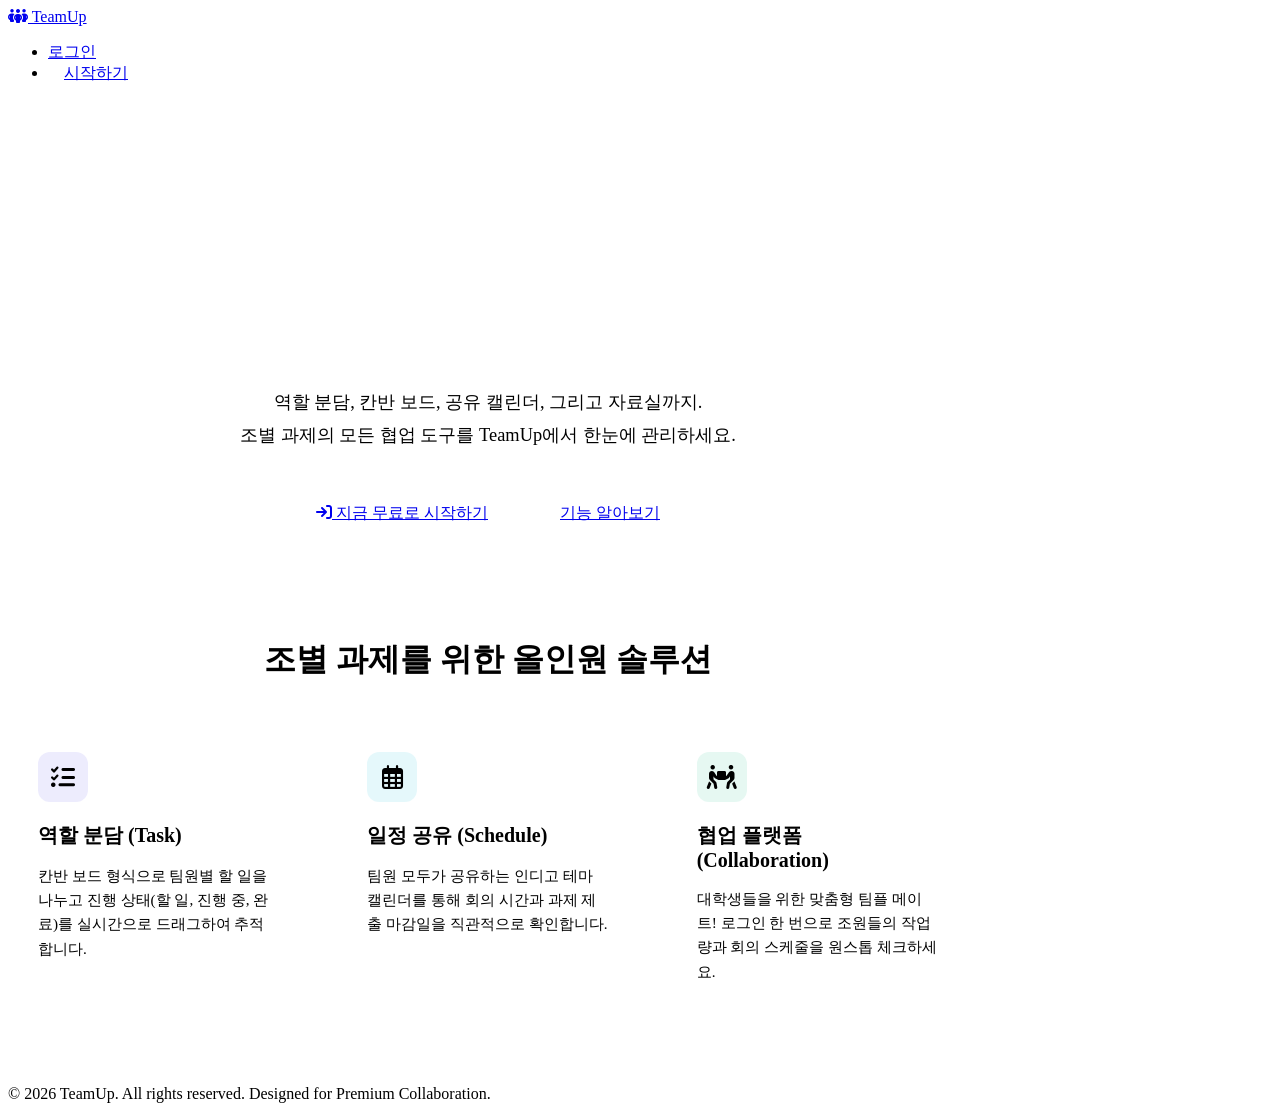
==== index.html @ 1b183fc8 "Add files via upload" ====
<!DOCTYPE html>
<html lang="ko">
<head>
    <meta charset="UTF-8">
    <meta name="viewport" content="width=device-width, initial-scale=1.0">
    <title>TeamUp - 대학교 팀 프로젝트 관리 시스템</title>
    <!-- Google Fonts 및 아이콘 폰트 로드 -->
    <link rel="stylesheet" href="https://cdnjs.cloudflare.com/ajax/libs/font-awesome/6.4.0/css/all.min.css">
    <!-- 메인 CSS 파일 연결 -->
    <link rel="stylesheet" href="css/style.css">
</head>
<body>

    <!-- 동적으로 삽입될 공통 내비게이션 바 -->
    <div id="navbar-placeholder"></div>

    <!-- 메인 콘텐츠 영역 -->
    <main style="flex: 1; padding: 40px 0;">
        <div class="container" style="max-width: 960px; text-align: center; margin-top: 20px;">
            <!-- 영웅 구역 (Hero Section) -->
            <div class="hero-section" style="margin-bottom: 60px; padding: 40px 20px;">
                <h1 style="font-size: 3.2rem; line-height: 1.25; margin-bottom: 24px; background: linear-gradient(135deg, var(--text-primary) 30%, var(--primary) 100%); -webkit-background-clip: text; -webkit-text-fill-color: transparent; font-weight: 850;">
                    대학 생활의 팀플을<br>더 완벽하고 심플하게
                </h1>
                <p style="font-size: 1.15rem; color: var(--text-secondary); max-width: 620px; margin: 0 auto 36px; line-height: 1.8;">
                    역할 분담, 칸반 보드, 공유 캘린더, 그리고 자료실까지.<br>
                    조별 과제의 모든 협업 도구를 TeamUp에서 한눈에 관리하세요.
                </p>
                <div style="display: flex; gap: 16px; justify-content: center; flex-wrap: wrap;">
                    <a href="register.html" class="btn btn-primary" style="padding: 14px 28px; font-size: 1rem;">
                        <i class="fa-solid fa-arrow-right-to-bracket"></i> 지금 무료로 시작하기
                    </a>
                    <a href="#features" class="btn btn-secondary" style="padding: 14px 28px; font-size: 1rem;">
                        기능 알아보기
                    </a>
                </div>
            </div>

            <!-- 주요 기능 그리드 (Features Section) -->
            <div id="features" style="scroll-margin-top: 100px; margin-top: 40px;">
                <h2 style="font-size: 2rem; margin-bottom: 40px; text-align: center; color: var(--text-primary);">조별 과제를 위한 올인원 솔루션</h2>
                <div style="display: grid; grid-template-columns: repeat(auto-fit, minmax(280px, 1fr)); gap: 28px; text-align: left;">
                    
                    <!-- 카드 1: 역할 분담 -->
                    <div class="glass-panel" style="padding: 30px; background: white;">
                        <div style="width: 50px; height: 50px; border-radius: 12px; background: rgba(79, 70, 229, 0.1); display: flex; align-items: center; justify-content: center; font-size: 1.5rem; color: var(--primary); margin-bottom: 20px;">
                            <i class="fa-solid fa-list-check"></i>
                        </div>
                        <h3 style="font-size: 1.25rem; margin-bottom: 12px; color: var(--text-primary);">역할 분담 (Task)</h3>
                        <p style="color: var(--text-secondary); font-size: 0.95rem; line-height: 1.6;">
                            칸반 보드 형식으로 팀원별 할 일을 나누고 진행 상태(할 일, 진행 중, 완료)를 실시간으로 드래그하여 추적합니다.
                        </p>
                    </div>

                    <!-- 카드 2: 일정 관리 -->
                    <div class="glass-panel" style="padding: 30px; background: white;">
                        <div style="width: 50px; height: 50px; border-radius: 12px; background: rgba(6, 182, 212, 0.1); display: flex; align-items: center; justify-content: center; font-size: 1.5rem; color: var(--secondary); margin-bottom: 20px;">
                            <i class="fa-regular fa-calendar-days"></i>
                        </div>
                        <h3 style="font-size: 1.25rem; margin-bottom: 12px; color: var(--text-primary);">일정 공유 (Schedule)</h3>
                        <p style="color: var(--text-secondary); font-size: 0.95rem; line-height: 1.6;">
                            팀원 모두가 공유하는 인디고 테마 캘린더를 통해 회의 시간과 과제 제출 마감일을 직관적으로 확인합니다.
                        </p>
                    </div>

                    <!-- 카드 3: 자료 공유 (모의 서비스 안내용으로 마크업 유지) -->
                    <div class="glass-panel" style="padding: 30px; background: white;">
                        <div style="width: 50px; height: 50px; border-radius: 12px; background: rgba(16, 185, 129, 0.1); display: flex; align-items: center; justify-content: center; font-size: 1.5rem; color: var(--success); margin-bottom: 20px;">
                            <i class="fa-solid fa-people-carry-box"></i>
                        </div>
                        <h3 style="font-size: 1.25rem; margin-bottom: 12px; color: var(--text-primary);">협업 플랫폼 (Collaboration)</h3>
                        <p style="color: var(--text-secondary); font-size: 0.95rem; line-height: 1.6;">
                            대학생들을 위한 맞춤형 팀플 메이트! 로그인 한 번으로 조원들의 작업량과 회의 스케줄을 원스톱 체크하세요.
                        </p>
                    </div>

                </div>
            </div>
        </div>
    </main>

    <!-- 푸터 -->
    <footer>
        <div class="container">
            <p>&copy; 2026 TeamUp. All rights reserved. Designed for Premium Collaboration.</p>
        </div>
    </footer>

    <!-- 로컬 스토리지 데이터베이스 및 공통 스크립트 연결 -->
    <script src="js/storage.js"></script>
    <script src="js/navbar.js"></script>
</body>
</html>
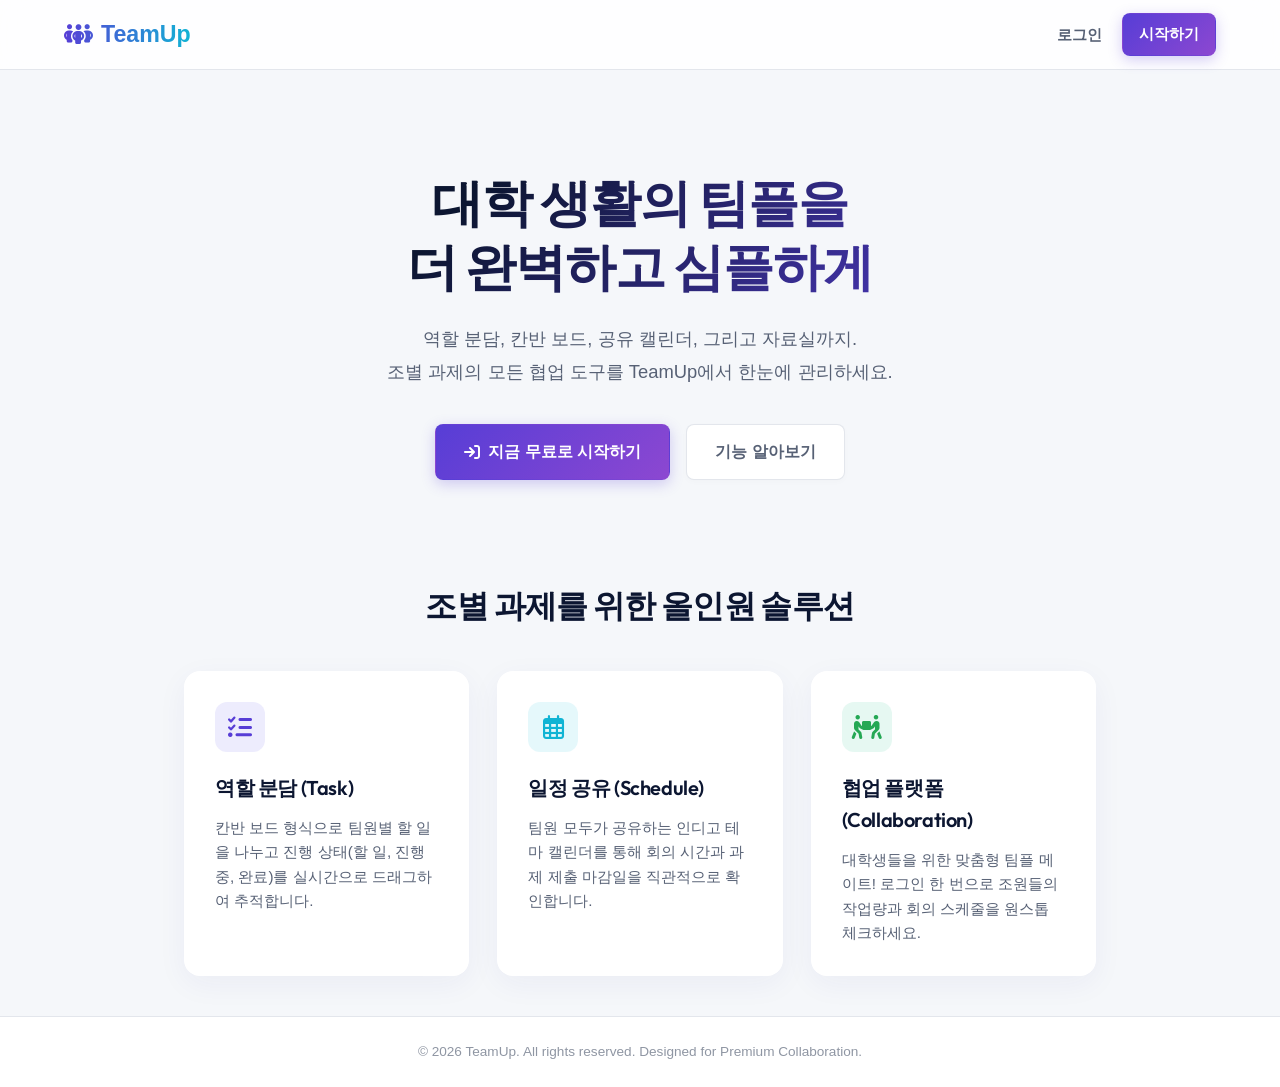
==== commit 28246457: "Update index.html" ====
--- a/index.html
+++ b/index.html
@@ -7,7 +7,7 @@
     <!-- Google Fonts 및 아이콘 폰트 로드 -->
     <link rel="stylesheet" href="https://cdnjs.cloudflare.com/ajax/libs/font-awesome/6.4.0/css/all.min.css">
     <!-- 메인 CSS 파일 연결 -->
-    <link rel="stylesheet" href="css/style.css">
+   <link rel="stylesheet" href="static/css/style.css">
 </head>
 <body>
 
--- a/static/css/style.css
+++ b/static/css/style.css
@@ -0,0 +1,308 @@
+@import url('https://fonts.googleapis.com/css2?family=Inter:wght@300;400;500;600;700&family=Outfit:wght@400;600;850&display=swap');
+
+/* ==========================================
+   1. 디자인 시스템 토큰 (Indigo Collaborator Theme)
+   ========================================== */
+:root {
+    /* Color Palette */
+    --bg-main: hsl(220, 33%, 97%);         /* 소프트 라이트 그레이 */
+    --bg-card: hsl(0, 0%, 100%);            /* 순백색 카드 */
+    --bg-card-hover: hsl(220, 40%, 99%);
+    --border-color: hsla(220, 20%, 85%, 0.6);
+    --border-glow: hsla(250, 70%, 55%, 0.15);
+    
+    --text-primary: hsl(224, 60%, 12%);      /* 다크 네이비 텍스트 */
+    --text-secondary: hsl(220, 15%, 40%);    /* 차분한 회색 텍스트 */
+    --text-muted: hsl(220, 10%, 60%);        /* 옅은 회색 텍스트 */
+    
+    /* Brand Colors */
+    --primary: hsl(250, 65%, 54%);          /* 트렌디한 인디고 퍼플 */
+    --primary-hover: hsl(250, 75%, 60%);
+    --primary-glow: hsla(250, 65%, 54%, 0.25);
+    
+    --secondary: hsl(190, 85%, 45%);        /* 스마트한 시안/민트 */
+    --secondary-hover: hsl(190, 95%, 50%);
+    
+    --success: hsl(142, 65%, 40%);
+    --danger: hsl(350, 75%, 55%);
+    --warning: hsl(38, 92%, 50%);
+    
+    /* Shadows & Effects */
+    --glass-bg: rgba(255, 255, 255, 0.75);
+    --glass-border: rgba(255, 255, 255, 0.5);
+    --glass-shadow: 0 8px 30px rgba(31, 38, 135, 0.05);
+    --transition-smooth: all 0.25s cubic-bezier(0.4, 0, 0.2, 1);
+}
+
+/* ==========================================
+   2. 기본 초기화 & 글로벌 스타일
+   ========================================== */
+* {
+    margin: 0;
+    padding: 0;
+    box-sizing: border-box;
+}
+
+body {
+    font-family: 'Inter', -apple-system, BlinkMacSystemFont, "Segoe UI", Roboto, sans-serif;
+    background-color: var(--bg-main);
+    color: var(--text-primary);
+    min-height: 100vh;
+    display: flex;
+    flex-direction: column;
+    overflow-x: hidden;
+    line-height: 1.6;
+}
+
+h1, h2, h3, h4, h5, h6 {
+    font-family: 'Outfit', sans-serif;
+    font-weight: 600;
+    letter-spacing: -0.02em;
+}
+
+a {
+    color: var(--primary);
+    text-decoration: none;
+    transition: var(--transition-smooth);
+}
+
+a:hover {
+    color: var(--primary-hover);
+}
+
+/* ==========================================
+   3. 글래스모피즘 & 레이아웃 컴포넌트
+   ========================================== */
+.glass-panel {
+    background: var(--glass-bg);
+    backdrop-filter: blur(16px);
+    -webkit-backdrop-filter: blur(16px);
+    border: 1px solid var(--glass-border);
+    border-radius: 16px;
+    box-shadow: var(--glass-shadow);
+    transition: var(--transition-smooth);
+}
+
+.glass-panel:hover {
+    box-shadow: 0 12px 36px rgba(31, 38, 135, 0.08);
+    transform: translateY(-2px);
+}
+
+/* Container */
+.container {
+    width: 100%;
+    max-width: 1200px;
+    margin: 0 auto;
+    padding: 0 24px;
+}
+
+/* ==========================================
+   4. 버튼 스타일
+   ========================================== */
+.btn {
+    display: inline-flex;
+    align-items: center;
+    justify-content: center;
+    padding: 10px 20px;
+    border-radius: 8px;
+    font-size: 0.95rem;
+    font-weight: 600;
+    cursor: pointer;
+    border: 1px solid transparent;
+    transition: var(--transition-smooth);
+    gap: 8px;
+}
+
+.btn-primary {
+    background: linear-gradient(135deg, var(--primary), hsl(270, 60%, 55%));
+    color: white;
+    box-shadow: 0 4px 14px var(--primary-glow);
+}
+
+.btn-primary:hover {
+    transform: translateY(-2px);
+    box-shadow: 0 6px 20px var(--primary-glow);
+    background: linear-gradient(135deg, var(--primary-hover), hsl(270, 70%, 60%));
+}
+
+.btn-secondary {
+    background: white;
+    border: 1px solid var(--border-color);
+    color: var(--text-secondary);
+    box-shadow: 0 2px 6px rgba(0,0,0,0.02);
+}
+
+.btn-secondary:hover {
+    background: hsl(220, 20%, 97%);
+    color: var(--text-primary);
+    transform: translateY(-2px);
+}
+
+/* ==========================================
+   5. 상단 내비게이션 바
+   ========================================== */
+.navbar {
+    height: 70px;
+    display: flex;
+    align-items: center;
+    border-bottom: 1px solid var(--border-color);
+    background: rgba(255, 255, 255, 0.85);
+    backdrop-filter: blur(16px);
+    position: sticky;
+    top: 0;
+    z-index: 100;
+}
+
+.navbar .container {
+    display: flex;
+    justify-content: space-between;
+    align-items: center;
+}
+
+.brand {
+    font-size: 1.45rem;
+    font-weight: 850;
+    background: linear-gradient(to right, var(--primary), var(--secondary));
+    -webkit-background-clip: text;
+    -webkit-text-fill-color: transparent;
+    display: flex;
+    align-items: center;
+    gap: 8px;
+}
+
+.nav-links {
+    display: flex;
+    gap: 20px;
+    align-items: center;
+    list-style: none;
+}
+
+.nav-item {
+    font-weight: 600;
+    font-size: 0.95rem;
+    color: var(--text-secondary);
+}
+
+.nav-item:hover {
+    color: var(--primary);
+}
+
+/* ==========================================
+   6. 입력 폼 스타일
+   ========================================== */
+.form-group {
+    margin-bottom: 20px;
+    text-align: left;
+}
+
+.form-label {
+    display: block;
+    margin-bottom: 8px;
+    font-size: 0.9rem;
+    font-weight: 600;
+    color: var(--text-primary);
+}
+
+.form-control {
+    width: 100%;
+    padding: 12px 16px;
+    background: white;
+    border: 1px solid var(--border-color);
+    border-radius: 8px;
+    color: var(--text-primary);
+    font-size: 0.95rem;
+    outline: none;
+    transition: var(--transition-smooth);
+    box-shadow: inset 0 1px 2px rgba(0,0,0,0.02);
+}
+
+.form-control:focus {
+    border-color: var(--primary);
+    box-shadow: 0 0 0 3px var(--primary-glow);
+}
+
+/* ==========================================
+   7. 공통 모달
+   ========================================== */
+.modal {
+    position: fixed;
+    top: 0;
+    left: 0;
+    width: 100%;
+    height: 100%;
+    background: rgba(15, 23, 42, 0.4); /* 다크 슬레이트 투명 */
+    backdrop-filter: blur(8px);
+    display: flex;
+    align-items: center;
+    justify-content: center;
+    z-index: 1000;
+    opacity: 0;
+    pointer-events: none;
+    transition: opacity 0.25s ease;
+}
+
+.modal.active {
+    opacity: 1;
+    pointer-events: auto;
+}
+
+.modal-content {
+    width: 90%;
+    max-width: 500px;
+    padding: 32px;
+    transform: translateY(20px);
+    transition: transform 0.25s cubic-bezier(0.4, 0, 0.2, 1);
+    background: white !important;
+}
+
+.modal.active .modal-content {
+    transform: translateY(0);
+}
+
+/* ==========================================
+   8. 푸터
+   ========================================== */
+footer {
+    margin-top: auto;
+    padding: 24px 0;
+    border-top: 1px solid var(--border-color);
+    background: white;
+    text-align: center;
+    font-size: 0.85rem;
+    color: var(--text-muted);
+}
+
+/* ==========================================
+   9. 반응형 미디어 쿼리 (Responsive Mobile)
+   ========================================== */
+@media (max-width: 768px) {
+    .container {
+        padding: 0 16px;
+    }
+    
+    .navbar {
+        height: auto;
+        padding: 12px 0;
+    }
+    
+    .navbar .container {
+        flex-direction: column;
+        gap: 12px;
+    }
+    
+    .nav-links {
+        width: 100%;
+        justify-content: center;
+        gap: 16px;
+    }
+
+    main {
+        padding: 24px 0 !important;
+    }
+
+    /* 탭 메뉴 세로 나열 방지 */
+    .tab-btn {
+        padding: 10px 12px !important;
+        font-size: 0.9rem !important;
+    }
+}
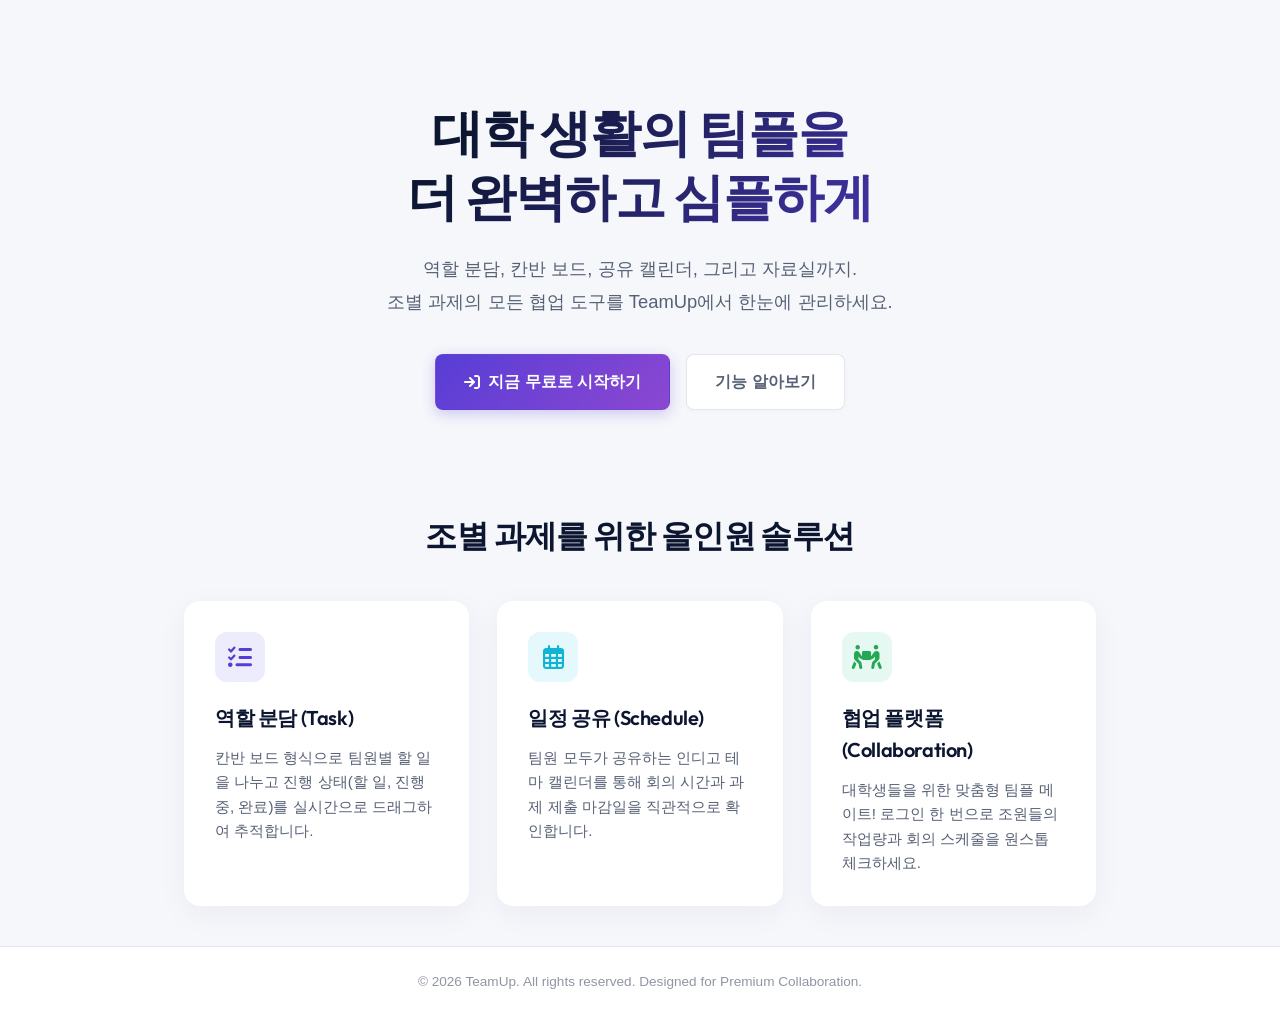
==== commit 79868660: "Update index.html" ====
--- a/index.html
+++ b/index.html
@@ -87,7 +87,7 @@
     </footer>
 
     <!-- 로컬 스토리지 데이터베이스 및 공통 스크립트 연결 -->
-    <script src="js/storage.js"></script>
-    <script src="js/navbar.js"></script>
+<script src="static/js/storage.js"></script>
+<script src="static/js/navbar.js"></script>
 </body>
 </html>
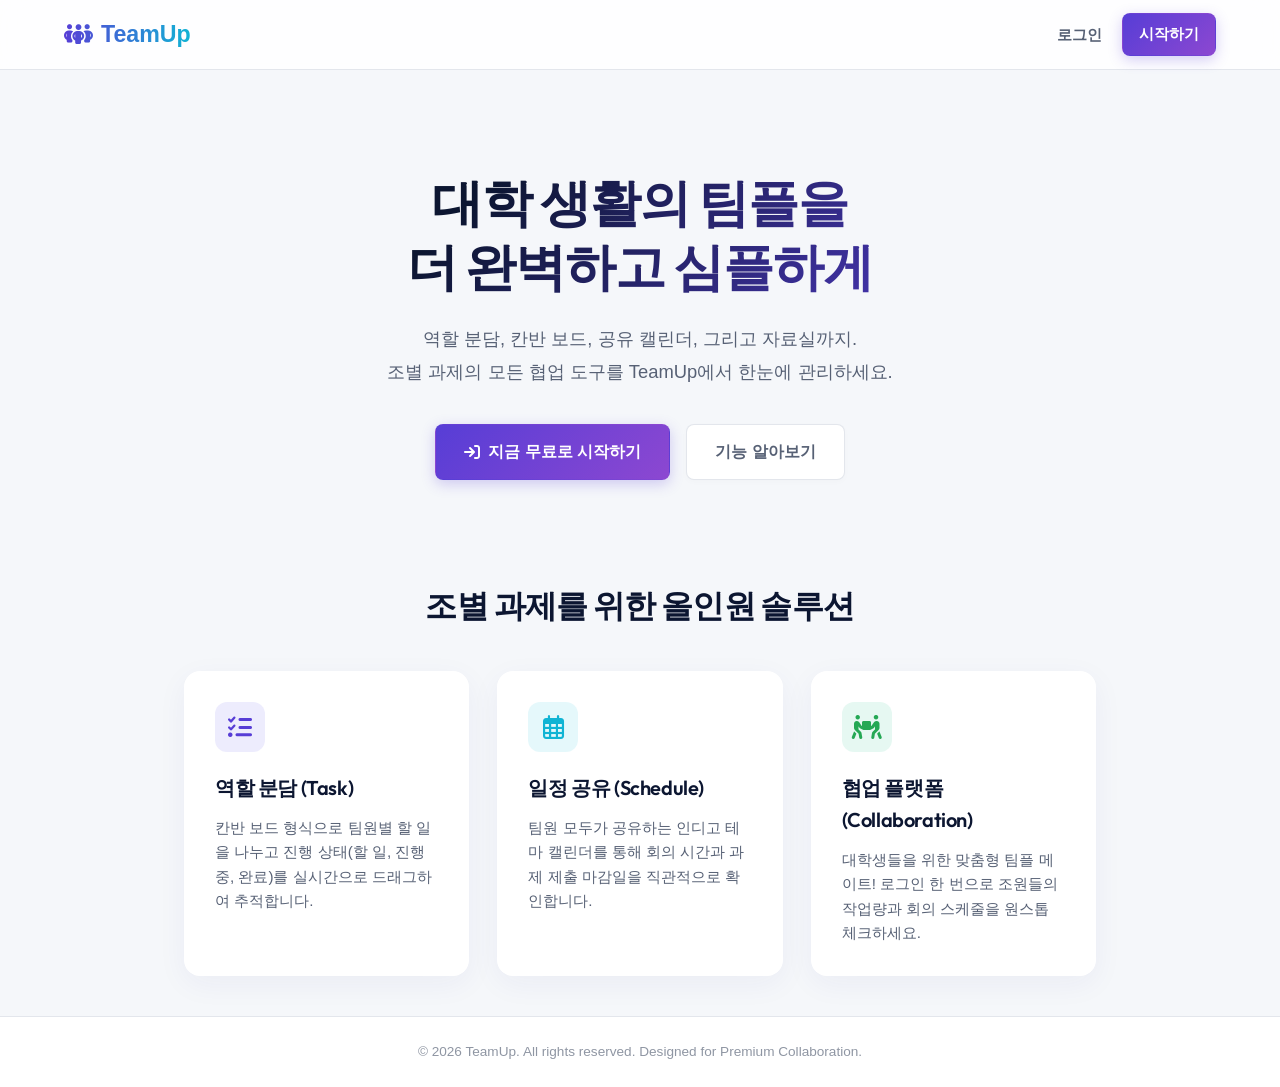
==== commit c74c8443: "Update index.html" ====
--- a/index.html
+++ b/index.html
@@ -7,7 +7,7 @@
     <!-- Google Fonts 및 아이콘 폰트 로드 -->
     <link rel="stylesheet" href="https://cdnjs.cloudflare.com/ajax/libs/font-awesome/6.4.0/css/all.min.css">
     <!-- 메인 CSS 파일 연결 -->
-   <link rel="stylesheet" href="static/css/style.css">
+   <link rel="stylesheet" href="css/style.css">
 </head>
 <body>
 
@@ -87,7 +87,7 @@
     </footer>
 
     <!-- 로컬 스토리지 데이터베이스 및 공통 스크립트 연결 -->
-<script src="static/js/storage.js"></script>
-<script src="static/js/navbar.js"></script>
+<script src="js/storage.js"></script>
+<script src="js/navbar.js"></script>
 </body>
 </html>
--- a/css/style.css
+++ b/css/style.css
@@ -0,0 +1,308 @@
+@import url('https://fonts.googleapis.com/css2?family=Inter:wght@300;400;500;600;700&family=Outfit:wght@400;600;850&display=swap');
+
+/* ==========================================
+   1. 디자인 시스템 토큰 (Indigo Collaborator Theme)
+   ========================================== */
+:root {
+    /* Color Palette */
+    --bg-main: hsl(220, 33%, 97%);         /* 소프트 라이트 그레이 */
+    --bg-card: hsl(0, 0%, 100%);            /* 순백색 카드 */
+    --bg-card-hover: hsl(220, 40%, 99%);
+    --border-color: hsla(220, 20%, 85%, 0.6);
+    --border-glow: hsla(250, 70%, 55%, 0.15);
+    
+    --text-primary: hsl(224, 60%, 12%);      /* 다크 네이비 텍스트 */
+    --text-secondary: hsl(220, 15%, 40%);    /* 차분한 회색 텍스트 */
+    --text-muted: hsl(220, 10%, 60%);        /* 옅은 회색 텍스트 */
+    
+    /* Brand Colors */
+    --primary: hsl(250, 65%, 54%);          /* 트렌디한 인디고 퍼플 */
+    --primary-hover: hsl(250, 75%, 60%);
+    --primary-glow: hsla(250, 65%, 54%, 0.25);
+    
+    --secondary: hsl(190, 85%, 45%);        /* 스마트한 시안/민트 */
+    --secondary-hover: hsl(190, 95%, 50%);
+    
+    --success: hsl(142, 65%, 40%);
+    --danger: hsl(350, 75%, 55%);
+    --warning: hsl(38, 92%, 50%);
+    
+    /* Shadows & Effects */
+    --glass-bg: rgba(255, 255, 255, 0.75);
+    --glass-border: rgba(255, 255, 255, 0.5);
+    --glass-shadow: 0 8px 30px rgba(31, 38, 135, 0.05);
+    --transition-smooth: all 0.25s cubic-bezier(0.4, 0, 0.2, 1);
+}
+
+/* ==========================================
+   2. 기본 초기화 & 글로벌 스타일
+   ========================================== */
+* {
+    margin: 0;
+    padding: 0;
+    box-sizing: border-box;
+}
+
+body {
+    font-family: 'Inter', -apple-system, BlinkMacSystemFont, "Segoe UI", Roboto, sans-serif;
+    background-color: var(--bg-main);
+    color: var(--text-primary);
+    min-height: 100vh;
+    display: flex;
+    flex-direction: column;
+    overflow-x: hidden;
+    line-height: 1.6;
+}
+
+h1, h2, h3, h4, h5, h6 {
+    font-family: 'Outfit', sans-serif;
+    font-weight: 600;
+    letter-spacing: -0.02em;
+}
+
+a {
+    color: var(--primary);
+    text-decoration: none;
+    transition: var(--transition-smooth);
+}
+
+a:hover {
+    color: var(--primary-hover);
+}
+
+/* ==========================================
+   3. 글래스모피즘 & 레이아웃 컴포넌트
+   ========================================== */
+.glass-panel {
+    background: var(--glass-bg);
+    backdrop-filter: blur(16px);
+    -webkit-backdrop-filter: blur(16px);
+    border: 1px solid var(--glass-border);
+    border-radius: 16px;
+    box-shadow: var(--glass-shadow);
+    transition: var(--transition-smooth);
+}
+
+.glass-panel:hover {
+    box-shadow: 0 12px 36px rgba(31, 38, 135, 0.08);
+    transform: translateY(-2px);
+}
+
+/* Container */
+.container {
+    width: 100%;
+    max-width: 1200px;
+    margin: 0 auto;
+    padding: 0 24px;
+}
+
+/* ==========================================
+   4. 버튼 스타일
+   ========================================== */
+.btn {
+    display: inline-flex;
+    align-items: center;
+    justify-content: center;
+    padding: 10px 20px;
+    border-radius: 8px;
+    font-size: 0.95rem;
+    font-weight: 600;
+    cursor: pointer;
+    border: 1px solid transparent;
+    transition: var(--transition-smooth);
+    gap: 8px;
+}
+
+.btn-primary {
+    background: linear-gradient(135deg, var(--primary), hsl(270, 60%, 55%));
+    color: white;
+    box-shadow: 0 4px 14px var(--primary-glow);
+}
+
+.btn-primary:hover {
+    transform: translateY(-2px);
+    box-shadow: 0 6px 20px var(--primary-glow);
+    background: linear-gradient(135deg, var(--primary-hover), hsl(270, 70%, 60%));
+}
+
+.btn-secondary {
+    background: white;
+    border: 1px solid var(--border-color);
+    color: var(--text-secondary);
+    box-shadow: 0 2px 6px rgba(0,0,0,0.02);
+}
+
+.btn-secondary:hover {
+    background: hsl(220, 20%, 97%);
+    color: var(--text-primary);
+    transform: translateY(-2px);
+}
+
+/* ==========================================
+   5. 상단 내비게이션 바
+   ========================================== */
+.navbar {
+    height: 70px;
+    display: flex;
+    align-items: center;
+    border-bottom: 1px solid var(--border-color);
+    background: rgba(255, 255, 255, 0.85);
+    backdrop-filter: blur(16px);
+    position: sticky;
+    top: 0;
+    z-index: 100;
+}
+
+.navbar .container {
+    display: flex;
+    justify-content: space-between;
+    align-items: center;
+}
+
+.brand {
+    font-size: 1.45rem;
+    font-weight: 850;
+    background: linear-gradient(to right, var(--primary), var(--secondary));
+    -webkit-background-clip: text;
+    -webkit-text-fill-color: transparent;
+    display: flex;
+    align-items: center;
+    gap: 8px;
+}
+
+.nav-links {
+    display: flex;
+    gap: 20px;
+    align-items: center;
+    list-style: none;
+}
+
+.nav-item {
+    font-weight: 600;
+    font-size: 0.95rem;
+    color: var(--text-secondary);
+}
+
+.nav-item:hover {
+    color: var(--primary);
+}
+
+/* ==========================================
+   6. 입력 폼 스타일
+   ========================================== */
+.form-group {
+    margin-bottom: 20px;
+    text-align: left;
+}
+
+.form-label {
+    display: block;
+    margin-bottom: 8px;
+    font-size: 0.9rem;
+    font-weight: 600;
+    color: var(--text-primary);
+}
+
+.form-control {
+    width: 100%;
+    padding: 12px 16px;
+    background: white;
+    border: 1px solid var(--border-color);
+    border-radius: 8px;
+    color: var(--text-primary);
+    font-size: 0.95rem;
+    outline: none;
+    transition: var(--transition-smooth);
+    box-shadow: inset 0 1px 2px rgba(0,0,0,0.02);
+}
+
+.form-control:focus {
+    border-color: var(--primary);
+    box-shadow: 0 0 0 3px var(--primary-glow);
+}
+
+/* ==========================================
+   7. 공통 모달
+   ========================================== */
+.modal {
+    position: fixed;
+    top: 0;
+    left: 0;
+    width: 100%;
+    height: 100%;
+    background: rgba(15, 23, 42, 0.4); /* 다크 슬레이트 투명 */
+    backdrop-filter: blur(8px);
+    display: flex;
+    align-items: center;
+    justify-content: center;
+    z-index: 1000;
+    opacity: 0;
+    pointer-events: none;
+    transition: opacity 0.25s ease;
+}
+
+.modal.active {
+    opacity: 1;
+    pointer-events: auto;
+}
+
+.modal-content {
+    width: 90%;
+    max-width: 500px;
+    padding: 32px;
+    transform: translateY(20px);
+    transition: transform 0.25s cubic-bezier(0.4, 0, 0.2, 1);
+    background: white !important;
+}
+
+.modal.active .modal-content {
+    transform: translateY(0);
+}
+
+/* ==========================================
+   8. 푸터
+   ========================================== */
+footer {
+    margin-top: auto;
+    padding: 24px 0;
+    border-top: 1px solid var(--border-color);
+    background: white;
+    text-align: center;
+    font-size: 0.85rem;
+    color: var(--text-muted);
+}
+
+/* ==========================================
+   9. 반응형 미디어 쿼리 (Responsive Mobile)
+   ========================================== */
+@media (max-width: 768px) {
+    .container {
+        padding: 0 16px;
+    }
+    
+    .navbar {
+        height: auto;
+        padding: 12px 0;
+    }
+    
+    .navbar .container {
+        flex-direction: column;
+        gap: 12px;
+    }
+    
+    .nav-links {
+        width: 100%;
+        justify-content: center;
+        gap: 16px;
+    }
+
+    main {
+        padding: 24px 0 !important;
+    }
+
+    /* 탭 메뉴 세로 나열 방지 */
+    .tab-btn {
+        padding: 10px 12px !important;
+        font-size: 0.9rem !important;
+    }
+}
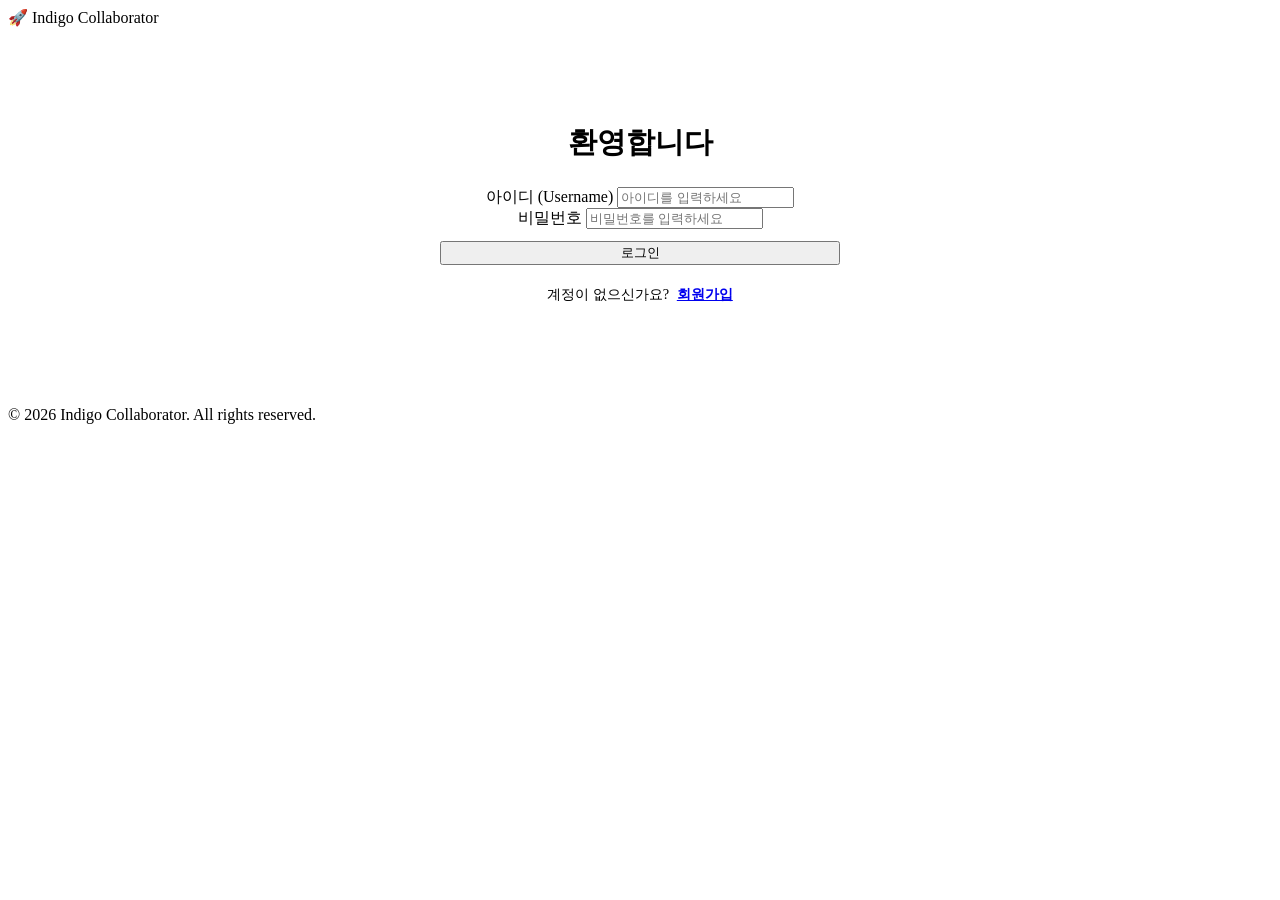
==== commit 5d96198b: "Update index.html" ====
--- a/index.html
+++ b/index.html
@@ -3,91 +3,49 @@
 <head>
     <meta charset="UTF-8">
     <meta name="viewport" content="width=device-width, initial-scale=1.0">
-    <title>TeamUp - 대학교 팀 프로젝트 관리 시스템</title>
-    <!-- Google Fonts 및 아이콘 폰트 로드 -->
-    <link rel="stylesheet" href="https://cdnjs.cloudflare.com/ajax/libs/font-awesome/6.4.0/css/all.min.css">
-    <!-- 메인 CSS 파일 연결 -->
-   <link rel="stylesheet" href="css/style.css">
+    <title>Indigo Collaborator - 로그인</title>
+    <link rel="stylesheet" href="style.css">
 </head>
 <body>
+    <nav class="navbar">
+        <div class="container">
+            <div class="brand">🚀 Indigo Collaborator</div>
+        </div>
+    </nav>
 
-    <!-- 동적으로 삽입될 공통 내비게이션 바 -->
-    <div id="navbar-placeholder"></div>
-
-    <!-- 메인 콘텐츠 영역 -->
-    <main style="flex: 1; padding: 40px 0;">
-        <div class="container" style="max-width: 960px; text-align: center; margin-top: 20px;">
-            <!-- 영웅 구역 (Hero Section) -->
-            <div class="hero-section" style="margin-bottom: 60px; padding: 40px 20px;">
-                <h1 style="font-size: 3.2rem; line-height: 1.25; margin-bottom: 24px; background: linear-gradient(135deg, var(--text-primary) 30%, var(--primary) 100%); -webkit-background-clip: text; -webkit-text-fill-color: transparent; font-weight: 850;">
-                    대학 생활의 팀플을<br>더 완벽하고 심플하게
-                </h1>
-                <p style="font-size: 1.15rem; color: var(--text-secondary); max-width: 620px; margin: 0 auto 36px; line-height: 1.8;">
-                    역할 분담, 칸반 보드, 공유 캘린더, 그리고 자료실까지.<br>
-                    조별 과제의 모든 협업 도구를 TeamUp에서 한눈에 관리하세요.
-                </p>
-                <div style="display: flex; gap: 16px; justify-content: center; flex-wrap: wrap;">
-                    <a href="register.html" class="btn btn-primary" style="padding: 14px 28px; font-size: 1rem;">
-                        <i class="fa-solid fa-arrow-right-to-bracket"></i> 지금 무료로 시작하기
-                    </a>
-                    <a href="#features" class="btn btn-secondary" style="padding: 14px 28px; font-size: 1rem;">
-                        기능 알아보기
-                    </a>
+    <main style="flex: 1; display: flex; align-items: center; justify-content: center; padding: 40px 0;">
+        <div class="glass-panel" style="width: 100%; max-width: 400px; padding: 32px; text-align: center; background: white;">
+            <h2 style="margin-bottom: 24px; font-size: 1.8rem; color: var(--text-primary);">환영합니다</h2>
+            
+            <form id="auth-form">
+                <div class="form-group">
+                    <label class="form-label" for="username">아이디 (Username)</label>
+                    <input type="text" id="username" class="form-control" placeholder="아이디를 입력하세요" required>
                 </div>
-            </div>
-
-            <!-- 주요 기능 그리드 (Features Section) -->
-            <div id="features" style="scroll-margin-top: 100px; margin-top: 40px;">
-                <h2 style="font-size: 2rem; margin-bottom: 40px; text-align: center; color: var(--text-primary);">조별 과제를 위한 올인원 솔루션</h2>
-                <div style="display: grid; grid-template-columns: repeat(auto-fit, minmax(280px, 1fr)); gap: 28px; text-align: left;">
-                    
-                    <!-- 카드 1: 역할 분담 -->
-                    <div class="glass-panel" style="padding: 30px; background: white;">
-                        <div style="width: 50px; height: 50px; border-radius: 12px; background: rgba(79, 70, 229, 0.1); display: flex; align-items: center; justify-content: center; font-size: 1.5rem; color: var(--primary); margin-bottom: 20px;">
-                            <i class="fa-solid fa-list-check"></i>
-                        </div>
-                        <h3 style="font-size: 1.25rem; margin-bottom: 12px; color: var(--text-primary);">역할 분담 (Task)</h3>
-                        <p style="color: var(--text-secondary); font-size: 0.95rem; line-height: 1.6;">
-                            칸반 보드 형식으로 팀원별 할 일을 나누고 진행 상태(할 일, 진행 중, 완료)를 실시간으로 드래그하여 추적합니다.
-                        </p>
-                    </div>
-
-                    <!-- 카드 2: 일정 관리 -->
-                    <div class="glass-panel" style="padding: 30px; background: white;">
-                        <div style="width: 50px; height: 50px; border-radius: 12px; background: rgba(6, 182, 212, 0.1); display: flex; align-items: center; justify-content: center; font-size: 1.5rem; color: var(--secondary); margin-bottom: 20px;">
-                            <i class="fa-regular fa-calendar-days"></i>
-                        </div>
-                        <h3 style="font-size: 1.25rem; margin-bottom: 12px; color: var(--text-primary);">일정 공유 (Schedule)</h3>
-                        <p style="color: var(--text-secondary); font-size: 0.95rem; line-height: 1.6;">
-                            팀원 모두가 공유하는 인디고 테마 캘린더를 통해 회의 시간과 과제 제출 마감일을 직관적으로 확인합니다.
-                        </p>
-                    </div>
-
-                    <!-- 카드 3: 자료 공유 (모의 서비스 안내용으로 마크업 유지) -->
-                    <div class="glass-panel" style="padding: 30px; background: white;">
-                        <div style="width: 50px; height: 50px; border-radius: 12px; background: rgba(16, 185, 129, 0.1); display: flex; align-items: center; justify-content: center; font-size: 1.5rem; color: var(--success); margin-bottom: 20px;">
-                            <i class="fa-solid fa-people-carry-box"></i>
-                        </div>
-                        <h3 style="font-size: 1.25rem; margin-bottom: 12px; color: var(--text-primary);">협업 플랫폼 (Collaboration)</h3>
-                        <p style="color: var(--text-secondary); font-size: 0.95rem; line-height: 1.6;">
-                            대학생들을 위한 맞춤형 팀플 메이트! 로그인 한 번으로 조원들의 작업량과 회의 스케줄을 원스톱 체크하세요.
-                        </p>
-                    </div>
-
+                <div class="form-group" id="display-name-group" style="display: none;">
+                    <label class="form-label" for="display-name">이름 (Display Name)</label>
+                    <input type="text" id="display-name" class="form-control" placeholder="사용할 이름을 입력하세요">
                 </div>
-            </div>
+                <div class="form-group">
+                    <label class="form-label" for="password">비밀번호</label>
+                    <input type="password" id="password" class="form-control" placeholder="비밀번호를 입력하세요" required>
+                </div>
+                
+                <button type="submit" id="auth-submit-btn" class="btn btn-primary" style="width: 100%; margin-top: 12px;">로그인</button>
+            </form>
+            
+            <p style="margin-top: 20px; font-size: 0.9rem; color: var(--text-secondary);">
+                <span id="auth-toggle-msg">계정이 없으신가요?</span>
+                <a href="#" id="auth-toggle-btn" style="font-weight: 600; margin-left: 4px;">회원가입</a>
+            </p>
         </div>
     </main>
 
-    <!-- 푸터 -->
     <footer>
-        <div class="container">
-            <p>&copy; 2026 TeamUp. All rights reserved. Designed for Premium Collaboration.</p>
-        </div>
+        <p>&copy; 2026 Indigo Collaborator. All rights reserved.</p>
     </footer>
 
-    <!-- 로컬 스토리지 데이터베이스 및 공통 스크립트 연결 -->
-<script src="js/storage.js"></script>
-<script src="js/navbar.js"></script>
+    <script src="db.js"></script>
+    <script src="auth.js"></script>
 </body>
 </html>
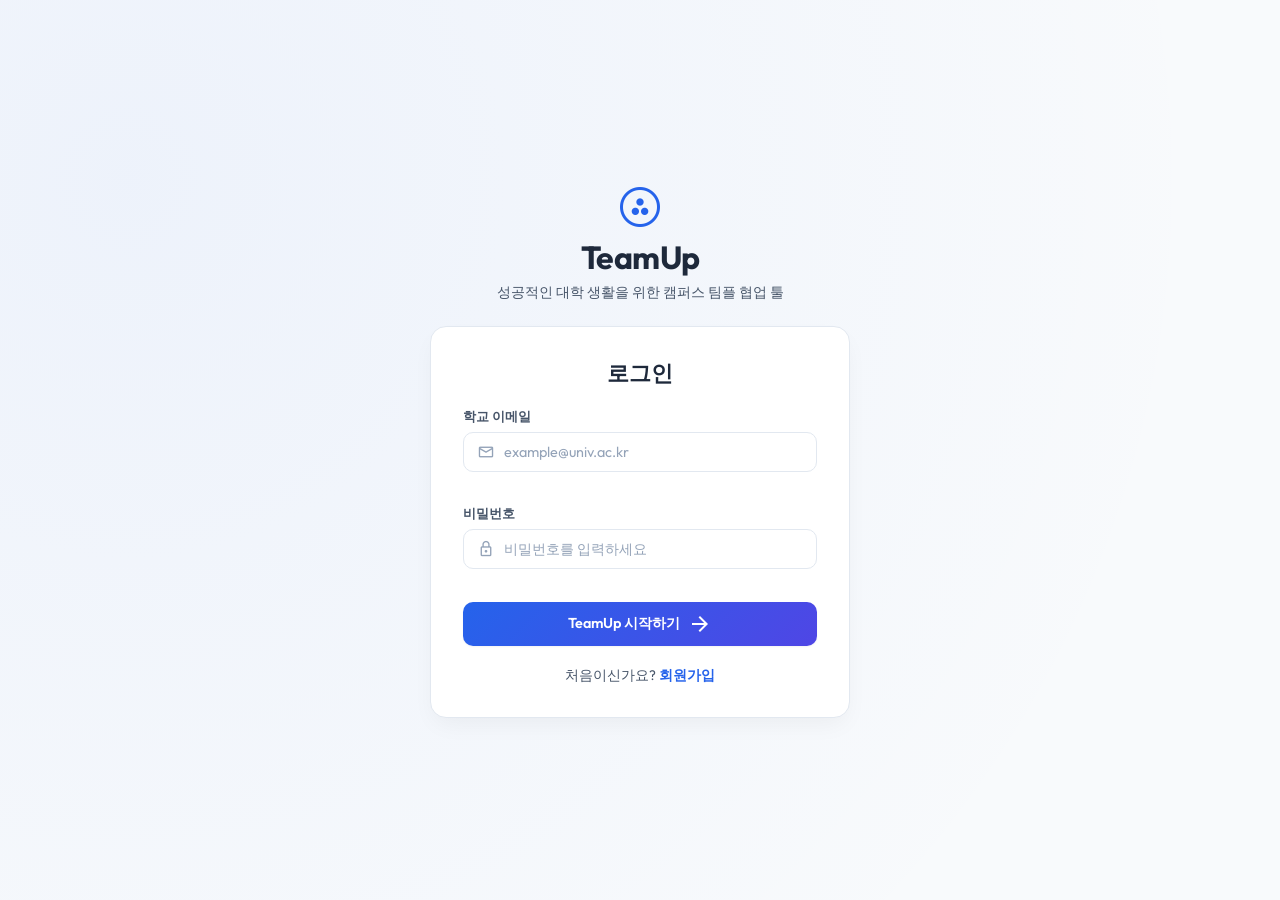
==== commit 085fc260: "Add files via upload" ====
--- a/index.html
+++ b/index.html
@@ -1,51 +1,609 @@
 <!DOCTYPE html>
 <html lang="ko">
 <head>
-    <meta charset="UTF-8">
-    <meta name="viewport" content="width=device-width, initial-scale=1.0">
-    <title>Indigo Collaborator - 로그인</title>
-    <link rel="stylesheet" href="style.css">
+  <meta charset="UTF-8">
+  <meta name="viewport" content="width=device-width, initial-scale=1.0">
+  <title>TeamUp - 대학생 팀 프로젝트 협업 툴</title>
+  <!-- Google Fonts & Material Symbols -->
+  <link rel="preconnect" href="https://fonts.googleapis.com">
+  <link rel="preconnect" href="https://fonts.gstatic.com" crossorigin>
+  <link href="https://fonts.googleapis.com/css2?family=Outfit:wght@300;400;500;600;700&display=swap" rel="stylesheet">
+  <link href="https://fonts.googleapis.com/css2?family=Material+Symbols+Outlined:opsz,wght,FILL,GRAD@24,400,0,0" rel="stylesheet">
+  <link rel="stylesheet" href="style.css">
 </head>
 <body>
-    <nav class="navbar">
-        <div class="container">
-            <div class="brand">🚀 Indigo Collaborator</div>
-        </div>
-    </nav>
-
-    <main style="flex: 1; display: flex; align-items: center; justify-content: center; padding: 40px 0;">
-        <div class="glass-panel" style="width: 100%; max-width: 400px; padding: 32px; text-align: center; background: white;">
-            <h2 style="margin-bottom: 24px; font-size: 1.8rem; color: var(--text-primary);">환영합니다</h2>
-            
-            <form id="auth-form">
-                <div class="form-group">
-                    <label class="form-label" for="username">아이디 (Username)</label>
-                    <input type="text" id="username" class="form-control" placeholder="아이디를 입력하세요" required>
+  <!-- 알림 토스트 메시지 -->
+  <div id="toast-container"></div>
+
+  <!-- 1. 로그인/회원가입 섹션 (인증 화면) -->
+  <section id="auth-container" class="auth-container">
+    <div class="auth-card-wrapper">
+      <div class="auth-brand">
+        <span class="material-symbols-outlined brand-icon">group_work</span>
+        <h1 class="brand-name">TeamUp</h1>
+        <p class="brand-tagline">성공적인 대학 생활을 위한 캠퍼스 팀플 협업 툴</p>
+      </div>
+
+      <!-- 로그인 카드 -->
+      <div id="login-card" class="auth-card active">
+        <h2 class="auth-title">로그인</h2>
+        <form id="login-form" novalidate>
+          <div class="input-group">
+            <label for="login-email">학교 이메일</label>
+            <div class="input-wrapper">
+              <span class="material-symbols-outlined input-icon">mail</span>
+              <input type="email" id="login-email" placeholder="example@univ.ac.kr" required>
+            </div>
+            <span class="error-message" id="login-email-error"></span>
+          </div>
+
+          <div class="input-group">
+            <label for="login-password">비밀번호</label>
+            <div class="input-wrapper">
+              <span class="material-symbols-outlined input-icon">lock</span>
+              <input type="password" id="login-password" placeholder="비밀번호를 입력하세요" required>
+            </div>
+            <span class="error-message" id="login-password-error"></span>
+          </div>
+
+          <button type="submit" class="btn btn-primary btn-block">
+            <span>TeamUp 시작하기</span>
+            <span class="material-symbols-outlined btn-icon-right">arrow_forward</span>
+          </button>
+        </form>
+        <div class="auth-switch">
+          처음이신가요? <button id="to-signup-btn" class="btn-link">회원가입</button>
+        </div>
+      </div>
+
+      <!-- 회원가입 카드 -->
+      <div id="signup-card" class="auth-card">
+        <h2 class="auth-title">회원가입</h2>
+        <form id="signup-form" novalidate>
+          <div class="input-group">
+            <label for="signup-name">이름</label>
+            <div class="input-wrapper">
+              <span class="material-symbols-outlined input-icon">person</span>
+              <input type="text" id="signup-name" placeholder="이름을 입력하세요" required>
+            </div>
+            <span class="error-message" id="signup-name-error"></span>
+          </div>
+
+          <div class="input-group">
+            <label for="signup-email">학교 이메일</label>
+            <div class="input-wrapper">
+              <span class="material-symbols-outlined input-icon">mail</span>
+              <input type="email" id="signup-email" placeholder="example@univ.ac.kr" required>
+            </div>
+            <span class="error-message" id="signup-email-error"></span>
+          </div>
+
+          <div class="input-group">
+            <label for="signup-password">비밀번호</label>
+            <div class="input-wrapper">
+              <span class="material-symbols-outlined input-icon">lock</span>
+              <input type="password" id="signup-password" placeholder="8자 이상 입력하세요" required>
+            </div>
+            <span class="error-message" id="signup-password-error"></span>
+          </div>
+
+          <div class="input-group">
+            <label for="signup-confirm-password">비밀번호 확인</label>
+            <div class="input-wrapper">
+              <span class="material-symbols-outlined input-icon">lock_reset</span>
+              <input type="password" id="signup-confirm-password" placeholder="비밀번호를 한번 더 입력하세요" required>
+            </div>
+            <span class="error-message" id="signup-confirm-password-error"></span>
+          </div>
+
+          <button type="submit" class="btn btn-primary btn-block">
+            <span>회원가입 완료</span>
+            <span class="material-symbols-outlined btn-icon-right">how_to_reg</span>
+          </button>
+        </form>
+        <div class="auth-switch">
+          이미 계정이 있으신가요? <button id="to-login-btn" class="btn-link">로그인</button>
+        </div>
+      </div>
+    </div>
+  </section>
+
+  <!-- 2. 메인 애플리케이션 섹션 (로그인 후 대시보드) -->
+  <section id="app-container" class="app-container" style="display: none;">
+    <!-- 사이드바 내비게이션 -->
+    <aside class="sidebar">
+      <div class="sidebar-header">
+        <span class="material-symbols-outlined brand-icon">group_work</span>
+        <h2 class="brand-name">TeamUp</h2>
+      </div>
+
+      <nav class="sidebar-menu">
+        <ul>
+          <li>
+            <button class="nav-item active" data-target="dashboard">
+              <span class="material-symbols-outlined">dashboard</span>
+              <span>대시보드</span>
+            </button>
+          </li>
+          <li>
+            <button class="nav-item" data-target="teams">
+              <span class="material-symbols-outlined">groups</span>
+              <span>팀 관리</span>
+            </button>
+          </li>
+          <li>
+            <button class="nav-item" data-target="tasks">
+              <span class="material-symbols-outlined">assignment</span>
+              <span>역할 분담</span>
+            </button>
+          </li>
+          <li>
+            <button class="nav-item" data-target="schedules">
+              <span class="material-symbols-outlined">calendar_month</span>
+              <span>일정 관리</span>
+            </button>
+          </li>
+          <li>
+            <button class="nav-item" data-target="files">
+              <span class="material-symbols-outlined">folder_open</span>
+              <span>자료 공유</span>
+            </button>
+          </li>
+        </ul>
+      </nav>
+
+      <!-- 사용자 프로필 및 로그아웃 -->
+      <div class="sidebar-footer">
+        <div class="user-profile">
+          <div class="avatar" id="user-avatar">U</div>
+          <div class="user-info">
+            <span class="user-name" id="profile-user-name">사용자</span>
+            <span class="user-email" id="profile-user-email">user@univ.ac.kr</span>
+          </div>
+        </div>
+        <button id="logout-btn" class="btn-logout" title="로그아웃">
+          <span class="material-symbols-outlined">logout</span>
+          <span>로그아웃</span>
+        </button>
+      </div>
+    </aside>
+
+    <!-- 메인 콘텐츠 영역 -->
+    <main class="main-content">
+      <header class="main-header">
+        <div class="header-left">
+          <h2 id="current-view-title" class="view-title">대시보드</h2>
+          <!-- 팀 선택 셀렉터 -->
+          <div class="team-selector-wrapper" id="team-selector-container">
+            <span class="material-symbols-outlined select-lead-icon">grid_view</span>
+            <select id="team-selector" class="team-select">
+              <option value="">팀을 선택하세요</option>
+            </select>
+          </div>
+        </div>
+        <div class="header-right">
+          <div class="header-date">
+            <span class="material-symbols-outlined">today</span>
+            <span id="header-today-date">2026년 6월 21일 (일)</span>
+          </div>
+        </div>
+      </header>
+
+      <!-- 동적 콘텐츠 뷰 컨테이너 -->
+      <div class="content-body">
+        <!-- 2-1. 대시보드 뷰 -->
+        <div id="dashboard-view" class="view-panel active">
+          <!-- 환영 배너 -->
+          <div class="welcome-banner">
+            <div class="welcome-text">
+              <h3>안녕하세요, <span id="welcome-user-name" class="highlight">사용자</span>님! 👋</h3>
+              <p>학습 과제부터 발표 일정까지, TeamUp에서 조원들과 편리하게 소통하세요.</p>
+            </div>
+            <div class="welcome-badge">Campus Life</div>
+          </div>
+          
+          <!-- 요약 통계 그리드 -->
+          <div class="dashboard-grid">
+            <div class="card summary-card">
+              <div class="summary-icon-box bg-purple-light">
+                <span class="material-symbols-outlined text-purple">assignment</span>
+              </div>
+              <div class="summary-details">
+                <span class="summary-label">내 미완료 할 일</span>
+                <span class="summary-value" id="dash-my-tasks-count">0</span>
+              </div>
+            </div>
+            <div class="card summary-card">
+              <div class="summary-icon-box bg-blue-light">
+                <span class="material-symbols-outlined text-blue">calendar_month</span>
+              </div>
+              <div class="summary-details">
+                <span class="summary-label">이번 주 일정</span>
+                <span class="summary-value" id="dash-this-week-schedules-count">0</span>
+              </div>
+            </div>
+            <div class="card summary-card">
+              <div class="summary-icon-box bg-emerald-light">
+                <span class="material-symbols-outlined text-emerald">folder_open</span>
+              </div>
+              <div class="summary-details">
+                <span class="summary-label">공유된 자료</span>
+                <span class="summary-value" id="dash-files-count">0</span>
+              </div>
+            </div>
+          </div>
+
+          <!-- 대시보드 위젯 상세 섹션 (2컬럼) -->
+          <div class="dashboard-details">
+            <!-- 1. 내가 담당한 업무 위젯 -->
+            <div class="card detail-section">
+              <div class="section-header">
+                <div class="section-title">
+                  <span class="material-symbols-outlined text-purple">checklist</span>
+                  <h3>내가 담당한 업무</h3>
                 </div>
-                <div class="form-group" id="display-name-group" style="display: none;">
-                    <label class="form-label" for="display-name">이름 (Display Name)</label>
-                    <input type="text" id="display-name" class="form-control" placeholder="사용할 이름을 입력하세요">
+                <button class="btn-text-link" onclick="AppState.switchView('tasks')">전체보기</button>
+              </div>
+              <ul class="dashboard-list" id="dash-task-list">
+                <li class="list-empty">배정된 업무가 없습니다.</li>
+              </ul>
+            </div>
+
+            <!-- 2. 오늘 및 다가오는 일정 위젯 -->
+            <div class="card detail-section">
+              <div class="section-header">
+                <div class="section-title">
+                  <span class="material-symbols-outlined text-blue">event_note</span>
+                  <h3>다가오는 일정</h3>
                 </div>
-                <div class="form-group">
-                    <label class="form-label" for="password">비밀번호</label>
-                    <input type="password" id="password" class="form-control" placeholder="비밀번호를 입력하세요" required>
+                <button class="btn-text-link" onclick="AppState.switchView('schedules')">캘린더보기</button>
+              </div>
+              <ul class="dashboard-list" id="dash-schedule-list">
+                <li class="list-empty">일정이 없습니다.</li>
+              </ul>
+            </div>
+
+            <!-- 3. 최근 업로드 자료 위젯 -->
+            <div class="card detail-section">
+              <div class="section-header">
+                <div class="section-title">
+                  <span class="material-symbols-outlined text-emerald">description</span>
+                  <h3>최근 업로드 자료</h3>
                 </div>
-                
-                <button type="submit" id="auth-submit-btn" class="btn btn-primary" style="width: 100%; margin-top: 12px;">로그인</button>
-            </form>
-            
-            <p style="margin-top: 20px; font-size: 0.9rem; color: var(--text-secondary);">
-                <span id="auth-toggle-msg">계정이 없으신가요?</span>
-                <a href="#" id="auth-toggle-btn" style="font-weight: 600; margin-left: 4px;">회원가입</a>
-            </p>
-        </div>
+                <button class="btn-text-link" onclick="AppState.switchView('files')">자료실 가기</button>
+              </div>
+              <ul class="dashboard-list" id="dash-file-list">
+                <li class="list-empty">공유된 파일이 없습니다.</li>
+              </ul>
+            </div>
+
+            <!-- 4. 팀 멤버 위젯 -->
+            <div class="card detail-section">
+              <div class="section-header">
+                <div class="section-title">
+                  <span class="material-symbols-outlined text-amber">groups</span>
+                  <h3>우리 팀원 목록</h3>
+                </div>
+              </div>
+              <ul class="dashboard-list" id="dash-member-list">
+                <li class="list-empty">팀원이 없습니다.</li>
+              </ul>
+            </div>
+          </div>
+        </div>
+
+        <!-- 2-2. 팀 관리 뷰 -->
+        <div id="teams-view" class="view-panel">
+          <div class="view-placeholder">
+            <span class="material-symbols-outlined">groups</span>
+            <h3>팀 관리 준비 중</h3>
+            <p>팀 생성 및 이메일 기반 팀원 초대 기능이 다음 단계에서 구현될 예정입니다.</p>
+          </div>
+        </div>
+
+        <!-- 2-3. 역할 분담 뷰 (Task Kanban Board) -->
+        <div id="tasks-view" class="view-panel">
+          <!-- 팀 미선택 시 경고 -->
+          <div class="no-team-selected" id="tasks-no-team">
+            <span class="material-symbols-outlined">info</span>
+            <h4>선택된 프로젝트 팀이 없습니다.</h4>
+            <p>상단 선택창에서 프로젝트 팀을 고르거나, <strong>팀 관리</strong>에서 새로운 팀을 구성하세요.</p>
+          </div>
+
+          <!-- 칸반 보드 -->
+          <div class="kanban-container" id="tasks-board-container" style="display: none;">
+            <div class="kanban-board">
+              <!-- Todo -->
+              <div class="kanban-column" data-status="todo">
+                <div class="column-header">
+                  <div class="column-title-wrapper">
+                    <span class="dot dot-todo"></span>
+                    <h4>시작 전</h4>
+                    <span class="column-count" id="count-todo">0</span>
+                  </div>
+                  <button class="btn-add-task" id="btn-add-task-todo" title="업무 추가">
+                    <span class="material-symbols-outlined">add</span>
+                  </button>
+                </div>
+                <div class="column-body" id="tasks-todo"></div>
+              </div>
+
+              <!-- Doing -->
+              <div class="kanban-column" data-status="doing">
+                <div class="column-header">
+                  <div class="column-title-wrapper">
+                    <span class="dot dot-doing"></span>
+                    <h4>진행 중</h4>
+                    <span class="column-count" id="count-doing">0</span>
+                  </div>
+                  <button class="btn-add-task" id="btn-add-task-doing" title="업무 추가">
+                    <span class="material-symbols-outlined">add</span>
+                  </button>
+                </div>
+                <div class="column-body" id="tasks-doing"></div>
+              </div>
+
+              <!-- Done -->
+              <div class="kanban-column" data-status="done">
+                <div class="column-header">
+                  <div class="column-title-wrapper">
+                    <span class="dot dot-done"></span>
+                    <h4>완료</h4>
+                    <span class="column-count" id="count-done">0</span>
+                  </div>
+                  <button class="btn-add-task" id="btn-add-task-done" title="업무 추가">
+                    <span class="material-symbols-outlined">add</span>
+                  </button>
+                </div>
+                <div class="column-body" id="tasks-done"></div>
+              </div>
+            </div>
+          </div>
+        </div>
+
+        <!-- 2-4. 일정 관리 뷰 (Schedule Calendar) -->
+        <div id="schedules-view" class="view-panel">
+          <!-- 팀 미선택 시 경고 -->
+          <div class="no-team-selected" id="schedules-no-team">
+            <span class="material-symbols-outlined">info</span>
+            <h4>선택된 프로젝트 팀이 없습니다.</h4>
+            <p>상단 선택창에서 프로젝트 팀을 고르거나, <strong>팀 관리</strong>에서 새로운 팀을 구성하세요.</p>
+          </div>
+
+          <!-- 달력 -->
+          <div class="calendar-container" id="schedules-calendar-container" style="display: none;">
+            <div class="calendar-header-bar">
+              <div class="calendar-nav">
+                <button class="btn-cal-nav" id="cal-prev-btn">
+                  <span class="material-symbols-outlined">chevron_left</span>
+                </button>
+                <h3 id="calendar-month-year" class="calendar-title">2026년 6월</h3>
+                <button class="btn-cal-nav" id="cal-next-btn">
+                  <span class="material-symbols-outlined">chevron_right</span>
+                </button>
+                <button class="btn btn-today" id="cal-today-btn">오늘</button>
+              </div>
+              <button class="btn btn-primary" id="cal-add-btn">
+                <span class="material-symbols-outlined">add</span>
+                <span>일정 등록</span>
+              </button>
+            </div>
+
+            <div class="card calendar-card">
+              <div class="calendar-grid">
+                <div class="day-label sun">일</div>
+                <div class="day-label">월</div>
+                <div class="day-label">화</div>
+                <div class="day-label">수</div>
+                <div class="day-label">목</div>
+                <div class="day-label">금</div>
+                <div class="day-label sat">토</div>
+              </div>
+              <div class="calendar-days-grid" id="calendar-days-grid"></div>
+            </div>
+          </div>
+        </div>
+
+        <!-- 2-5. 자료 공유 뷰 (Files Compartment) -->
+        <div id="files-view" class="view-panel">
+          <!-- 팀 미선택 시 경고 -->
+          <div class="no-team-selected" id="files-no-team">
+            <span class="material-symbols-outlined">info</span>
+            <h4>선택된 프로젝트 팀이 없습니다.</h4>
+            <p>상단 선택창에서 프로젝트 팀을 고르거나, <strong>팀 관리</strong>에서 새로운 팀을 구성하세요.</p>
+          </div>
+
+          <!-- 파일 보관함 본체 -->
+          <div class="files-container" id="files-board-container" style="display: none;">
+            <!-- 업로드 드롭존 -->
+            <div class="card file-dropzone" id="file-dropzone">
+              <span class="material-symbols-outlined dropzone-icon">cloud_upload</span>
+              <h4>공유할 파일을 여기에 끌어다 놓으세요</h4>
+              <p>또는 이곳을 클릭하여 컴퓨터에서 파일을 선택할 수 있습니다.</p>
+              <span class="dropzone-hint">지원 형식: PDF, PPT/PPTX, 이미지 (최대 50MB)</span>
+              <input type="file" id="file-input-hidden" style="display: none;" accept=".pdf, .ppt, .pptx, image/*" multiple>
+            </div>
+
+            <!-- 파일 리스트 테이블 -->
+            <div class="card file-list-card">
+              <div class="file-list-header">
+                <h3>공유 자료실 목록</h3>
+                <span class="column-count" id="files-count-badge">0</span>
+              </div>
+              <div class="table-responsive">
+                <table class="file-table">
+                  <thead>
+                    <tr>
+                      <th class="text-left">파일명</th>
+                      <th>용량</th>
+                      <th>유형</th>
+                      <th>등록자</th>
+                      <th>등록 일자</th>
+                      <th>동작</th>
+                    </tr>
+                  </thead>
+                  <tbody id="file-list-tbody">
+                    <!-- JS에서 동적으로 채워짐 -->
+                  </tbody>
+                </table>
+              </div>
+            </div>
+          </div>
+        </div>
+      </div>
     </main>
-
-    <footer>
-        <p>&copy; 2026 Indigo Collaborator. All rights reserved.</p>
-    </footer>
-
-    <script src="db.js"></script>
-    <script src="auth.js"></script>
+  </section>
+
+  <!-- 3. 모달 레이어 -->
+  <!-- 3-1. Task 모달 -->
+  <div id="task-modal" class="modal-overlay">
+    <div class="modal-card">
+      <div class="modal-header">
+        <h3 id="task-modal-title">업무 추가</h3>
+        <button class="btn-close-modal" id="task-modal-close">
+          <span class="material-symbols-outlined">close</span>
+        </button>
+      </div>
+      <form id="task-form" novalidate>
+        <input type="hidden" id="task-id">
+        <input type="hidden" id="task-status-hidden">
+        
+        <div class="input-group">
+          <label for="task-title">업무명</label>
+          <div class="input-wrapper">
+            <span class="material-symbols-outlined input-icon">title</span>
+            <input type="text" id="task-title" placeholder="업무명을 입력하세요" required>
+          </div>
+          <span class="error-message" id="task-title-error"></span>
+        </div>
+
+        <div class="input-group">
+          <label for="task-desc">상세 설명</label>
+          <div class="input-wrapper">
+            <textarea id="task-desc" placeholder="상세 설명 및 요청 사항을 입력하세요" rows="3"></textarea>
+          </div>
+        </div>
+
+        <div class="modal-row">
+          <div class="input-group flex-1">
+            <label for="task-assignee">담당자</label>
+            <div class="input-wrapper">
+              <span class="material-symbols-outlined input-icon">person</span>
+              <select id="task-assignee" required></select>
+            </div>
+            <span class="error-message" id="task-assignee-error"></span>
+          </div>
+
+          <div class="input-group flex-1">
+            <label for="task-duedate">마감일</label>
+            <div class="input-wrapper">
+              <span class="material-symbols-outlined input-icon">event</span>
+              <input type="date" id="task-duedate" required>
+            </div>
+            <span class="error-message" id="task-duedate-error"></span>
+          </div>
+        </div>
+
+        <div class="input-group" id="task-status-group" style="display: none;">
+          <label for="task-status">진행 상태</label>
+          <div class="input-wrapper">
+            <span class="material-symbols-outlined input-icon">sync</span>
+            <select id="task-status">
+              <option value="todo">시작 전</option>
+              <option value="doing">진행 중</option>
+              <option value="done">완료</option>
+            </select>
+          </div>
+        </div>
+
+        <div class="modal-footer">
+          <button type="button" class="btn btn-logout" id="btn-delete-task" style="display: none;">
+            <span class="material-symbols-outlined">delete</span>
+            <span>삭제</span>
+          </button>
+          <div class="footer-right">
+            <button type="button" class="btn btn-icon" id="btn-cancel-task">취소</button>
+            <button type="submit" class="btn btn-primary" id="btn-save-task">저장</button>
+          </div>
+        </div>
+      </form>
+    </div>
+  </div>
+
+  <!-- 3-2. Schedule 모달 -->
+  <div id="schedule-modal" class="modal-overlay">
+    <div class="modal-card">
+      <div class="modal-header">
+        <h3 id="schedule-modal-title">일정 추가</h3>
+        <button class="btn-close-modal" id="schedule-modal-close">
+          <span class="material-symbols-outlined">close</span>
+        </button>
+      </div>
+      <form id="schedule-form" novalidate>
+        <input type="hidden" id="schedule-id">
+
+        <div class="input-group">
+          <label for="schedule-title">일정명</label>
+          <div class="input-wrapper">
+            <span class="material-symbols-outlined input-icon">edit_calendar</span>
+            <input type="text" id="schedule-title" placeholder="회의 주제 또는 제출 마감 일정을 입력하세요" required>
+          </div>
+          <span class="error-message" id="schedule-title-error"></span>
+        </div>
+
+        <div class="input-group">
+          <label for="schedule-desc">일정 상세</label>
+          <div class="input-wrapper">
+            <textarea id="schedule-desc" placeholder="상세 정보(장소, 링크, 의제 등)를 입력하세요" rows="2"></textarea>
+          </div>
+        </div>
+
+        <div class="modal-row">
+          <div class="input-group flex-1">
+            <label for="schedule-date">날짜</label>
+            <div class="input-wrapper">
+              <span class="material-symbols-outlined input-icon">calendar_today</span>
+              <input type="date" id="schedule-date" required>
+            </div>
+            <span class="error-message" id="schedule-date-error"></span>
+          </div>
+
+          <div class="input-group flex-1">
+            <label for="schedule-time">시간 (선택)</label>
+            <div class="input-wrapper">
+              <span class="material-symbols-outlined input-icon">schedule</span>
+              <input type="time" id="schedule-time">
+            </div>
+          </div>
+        </div>
+
+        <div class="input-group">
+          <label for="schedule-type">일정 유형</label>
+          <div class="input-wrapper">
+            <span class="material-symbols-outlined input-icon">category</span>
+            <select id="schedule-type">
+              <option value="meeting">👥 회의</option>
+              <option value="milestone">🚩 마일스톤 (발표/제출)</option>
+              <option value="assignment">✍️ 개인 과제</option>
+              <option value="etc">📌 기타</option>
+            </select>
+          </div>
+        </div>
+
+        <div class="modal-footer">
+          <button type="button" class="btn btn-logout" id="btn-delete-schedule" style="display: none;">
+            <span class="material-symbols-outlined">delete</span>
+            <span>삭제</span>
+          </button>
+          <div class="footer-right">
+            <button type="button" class="btn btn-icon" id="btn-cancel-schedule">취소</button>
+            <button type="submit" class="btn btn-primary" id="btn-save-schedule">저장</button>
+          </div>
+        </div>
+      </form>
+    </div>
+  </div>
+
+  <script src="app.js"></script>
 </body>
 </html>
--- a/style.css
+++ b/style.css
@@ -0,0 +1,1606 @@
+/* ==========================================================================
+   TeamUp CSS Design System (Notion/Slack-style Campus Light Theme)
+   ========================================================================== */
+
+/* 1. Global Reset & Theme Variables */
+:root {
+  --bg-primary: #f8fafc;        /* Slate-50: Soft Off-white background */
+  --bg-card: #ffffff;           /* Plain white cards */
+  --bg-sidebar: #0f172a;        /* Slate-900: Deep Navy/Slate Sidebar */
+  --border-color: #e2e8f0;      /* Slate-200: Subtle border line */
+  --border-focus: #3b82f6;      /* Blue-500: Active focus color */
+  
+  --primary-color: #2563eb;     /* Blue-600: Campus Blue */
+  --primary-gradient: linear-gradient(135deg, #2563eb 0%, #4f46e5 100%);
+  --secondary-color: #7c3aed;   /* Purple-600 */
+  
+  --text-primary: #1e293b;      /* Slate-800: Slate dark text */
+  --text-secondary: #475569;    /* Slate-600: Muted body text */
+  --text-muted: #94a3b8;        /* Slate-400: Placeholder text */
+  
+  --success: #10b981;           /* Emerald-500 */
+  --danger: #ef4444;            /* Red-500 */
+  --warning: #f59e0b;           /* Amber-500 */
+  --info: #06b6d4;              /* Cyan-500 */
+  
+  --font-sans: 'Outfit', -apple-system, BlinkMacSystemFont, "Segoe UI", Roboto, Helvetica, Arial, sans-serif;
+  --transition-smooth: all 0.2s cubic-bezier(0.4, 0, 0.2, 1);
+  --border-radius-sm: 6px;
+  --border-radius-md: 10px;
+  --border-radius-lg: 16px;
+  
+  --shadow-sm: 0 1px 2px 0 rgba(0, 0, 0, 0.05);
+  --shadow-card: 0 4px 6px -1px rgba(0, 0, 0, 0.05), 0 2px 4px -1px rgba(0, 0, 0, 0.03);
+  --shadow-hover: 0 10px 20px -3px rgba(0, 0, 0, 0.08), 0 4px 6px -2px rgba(0, 0, 0, 0.04);
+  --shadow-neon: 0 0 15px rgba(37, 99, 235, 0.15);
+}
+
+* {
+  margin: 0;
+  padding: 0;
+  box-sizing: border-box;
+  font-family: var(--font-sans);
+  -webkit-font-smoothing: antialiased;
+  -moz-osx-font-smoothing: grayscale;
+}
+
+body {
+  background-color: var(--bg-primary);
+  color: var(--text-primary);
+  min-height: 100vh;
+  overflow-x: hidden;
+  position: relative;
+}
+
+/* Color Utilities */
+.text-purple { color: var(--secondary-color) !important; }
+.text-blue { color: var(--primary-color) !important; }
+.text-emerald { color: var(--success) !important; }
+.text-amber { color: var(--warning) !important; }
+
+.bg-purple-light { background-color: rgba(124, 58, 237, 0.08); }
+.bg-blue-light { background-color: rgba(37, 99, 235, 0.08); }
+.bg-emerald-light { background-color: rgba(16, 185, 129, 0.08); }
+.bg-amber-light { background-color: rgba(245, 158, 11, 0.08); }
+
+/* 2. Toast Messages */
+#toast-container {
+  position: fixed;
+  top: 24px;
+  right: 24px;
+  z-index: 9999;
+  display: flex;
+  flex-direction: column;
+  gap: 12px;
+}
+
+.toast {
+  background: #ffffff;
+  border-left: 4px solid var(--primary-color);
+  border-top: 1px solid var(--border-color);
+  border-right: 1px solid var(--border-color);
+  border-bottom: 1px solid var(--border-color);
+  padding: 14px 20px;
+  border-radius: var(--border-radius-md);
+  box-shadow: 0 10px 25px -5px rgba(0, 0, 0, 0.1);
+  display: flex;
+  align-items: center;
+  gap: 12px;
+  min-width: 320px;
+  color: var(--text-primary);
+  transform: translateX(120%);
+  transition: transform 0.4s cubic-bezier(0.175, 0.885, 0.32, 1.2);
+}
+
+.toast.show {
+  transform: translateX(0);
+}
+
+.toast-success { border-left-color: var(--success); }
+.toast-error { border-left-color: var(--danger); }
+.toast-warning { border-left-color: var(--warning); }
+
+.toast-icon { font-size: 20px; }
+.toast-success .toast-icon { color: var(--success); }
+.toast-error .toast-icon { color: var(--danger); }
+.toast-warning .toast-icon { color: var(--warning); }
+
+/* 3. Common Components */
+.btn {
+  display: inline-flex;
+  align-items: center;
+  justify-content: center;
+  padding: 10px 18px;
+  border-radius: var(--border-radius-md);
+  font-size: 0.9rem;
+  font-weight: 600;
+  border: none;
+  cursor: pointer;
+  transition: var(--transition-smooth);
+  gap: 8px;
+  text-decoration: none;
+}
+
+.btn-primary {
+  background: var(--primary-gradient);
+  color: #ffffff;
+  box-shadow: var(--shadow-sm);
+}
+
+.btn-primary:hover {
+  transform: translateY(-1px);
+  box-shadow: 0 4px 12px rgba(37, 99, 235, 0.25);
+  opacity: 0.95;
+}
+
+.btn-primary:active {
+  transform: translateY(0);
+}
+
+.btn-block {
+  width: 100%;
+}
+
+.btn-link {
+  background: none;
+  border: none;
+  color: var(--primary-color);
+  font-weight: 700;
+  cursor: pointer;
+  transition: var(--transition-smooth);
+  padding: 0;
+  font-size: inherit;
+}
+
+.btn-link:hover {
+  color: var(--secondary-color);
+  text-decoration: underline;
+}
+
+.btn-icon {
+  background: #ffffff;
+  border: 1px solid var(--border-color);
+  color: var(--text-secondary);
+  padding: 8px 12px;
+  border-radius: var(--border-radius-md);
+  cursor: pointer;
+  font-weight: 500;
+}
+
+.btn-icon:hover {
+  background: #f1f5f9;
+  border-color: #cbd5e1;
+  color: var(--text-primary);
+}
+
+.btn-text-link {
+  background: none;
+  border: none;
+  color: var(--primary-color);
+  font-weight: 600;
+  font-size: 0.85rem;
+  cursor: pointer;
+  transition: var(--transition-smooth);
+}
+
+.btn-text-link:hover {
+  color: var(--secondary-color);
+  text-decoration: underline;
+}
+
+.card {
+  background: var(--bg-card);
+  border: 1px solid var(--border-color);
+  border-radius: var(--border-radius-lg);
+  padding: 24px;
+  box-shadow: var(--shadow-card);
+  transition: var(--transition-smooth);
+}
+
+/* 4. Auth Styles (Login / Signup) */
+.auth-container {
+  display: flex;
+  align-items: center;
+  justify-content: center;
+  min-height: 100vh;
+  padding: 24px;
+  background: radial-gradient(circle at 10% 20%, rgba(37, 99, 235, 0.05) 0%, rgba(255,255,255,0) 80%);
+}
+
+.auth-card-wrapper {
+  width: 100%;
+  max-width: 420px;
+  display: flex;
+  flex-direction: column;
+  gap: 24px;
+}
+
+.auth-brand {
+  text-align: center;
+  display: flex;
+  flex-direction: column;
+  align-items: center;
+  gap: 6px;
+}
+
+.auth-brand .brand-icon {
+  font-size: 3rem;
+  color: var(--primary-color);
+}
+
+.auth-brand .brand-name {
+  font-size: 2rem;
+  font-weight: 700;
+  letter-spacing: -0.5px;
+  color: var(--text-primary);
+}
+
+.auth-brand .brand-tagline {
+  color: var(--text-secondary);
+  font-size: 0.9rem;
+}
+
+.auth-card {
+  background: var(--bg-card);
+  border: 1px solid var(--border-color);
+  border-radius: var(--border-radius-lg);
+  padding: 32px;
+  box-shadow: 0 10px 25px -5px rgba(0, 0, 0, 0.05);
+  display: none;
+  flex-direction: column;
+  gap: 20px;
+  animation: cardFadeIn 0.3s ease-out;
+}
+
+.auth-card.active {
+  display: flex;
+}
+
+@keyframes cardFadeIn {
+  from { opacity: 0; transform: translateY(12px); }
+  to { opacity: 1; transform: translateY(0); }
+}
+
+.auth-title {
+  font-size: 1.35rem;
+  font-weight: 700;
+  text-align: center;
+  color: var(--text-primary);
+}
+
+.input-group {
+  display: flex;
+  flex-direction: column;
+  gap: 6px;
+  margin-bottom: 12px;
+}
+
+.input-group label {
+  font-size: 0.8rem;
+  font-weight: 600;
+  color: var(--text-secondary);
+}
+
+.input-wrapper {
+  position: relative;
+  display: flex;
+  align-items: center;
+  width: 100%;
+}
+
+.input-icon {
+  position: absolute;
+  left: 14px;
+  color: var(--text-muted);
+  pointer-events: none;
+  font-size: 18px;
+}
+
+.input-wrapper input, .input-wrapper select, .input-wrapper textarea {
+  width: 100%;
+  padding: 10px 14px 10px 40px;
+  background: #ffffff;
+  border: 1px solid var(--border-color);
+  border-radius: var(--border-radius-md);
+  color: var(--text-primary);
+  font-size: 0.9rem;
+  transition: var(--transition-smooth);
+}
+
+.input-wrapper textarea {
+  padding: 10px 14px;
+  resize: vertical;
+}
+
+.input-wrapper select {
+  appearance: none;
+  cursor: pointer;
+  background-image: url("data:image/svg+xml;charset=utf-8,%3Csvg xmlns='http://www.w3.org/2000/svg' viewBox='0 0 24 24' fill='%2364748b'%3E%3Cpath d='M7 10l5 5 5-5H7z'/%3E%3C/svg%3E");
+  background-repeat: no-repeat;
+  background-position: right 14px center;
+  background-size: 18px;
+}
+
+.input-wrapper input:focus, .input-wrapper select:focus, .input-wrapper textarea:focus {
+  outline: none;
+  border-color: var(--border-focus);
+  box-shadow: 0 0 0 3px rgba(59, 130, 246, 0.15);
+}
+
+.input-wrapper input::placeholder, .input-wrapper textarea::placeholder {
+  color: var(--text-muted);
+}
+
+.error-message {
+  font-size: 0.75rem;
+  color: var(--danger);
+  min-height: 14px;
+  margin-top: 1px;
+  display: block;
+}
+
+.shake {
+  animation: shake 0.4s ease-in-out;
+}
+
+@keyframes shake {
+  0%, 100% { transform: translateX(0); }
+  25% { transform: translateX(-5px); }
+  75% { transform: translateX(5px); }
+}
+
+.auth-switch {
+  text-align: center;
+  font-size: 0.85rem;
+  color: var(--text-secondary);
+}
+
+/* 5. Main App Layout */
+.app-container {
+  display: flex;
+  min-height: 100vh;
+}
+
+/* Sidebar Styling (Notion-Dark Accent) */
+.sidebar {
+  width: 250px;
+  background: var(--bg-sidebar);
+  display: flex;
+  flex-direction: column;
+  flex-shrink: 0;
+  z-index: 100;
+}
+
+.sidebar-header {
+  padding: 24px 20px;
+  display: flex;
+  align-items: center;
+  gap: 10px;
+  border-bottom: 1px solid rgba(255, 255, 255, 0.06);
+}
+
+.sidebar-header .brand-icon {
+  font-size: 1.8rem;
+  color: #60a5fa; /* Light blue accent on dark background */
+}
+
+.sidebar-header .brand-name {
+  font-size: 1.25rem;
+  font-weight: 700;
+  letter-spacing: -0.5px;
+  color: #ffffff;
+}
+
+.sidebar-menu {
+  padding: 20px 12px;
+  flex-grow: 1;
+}
+
+.sidebar-menu ul {
+  list-style: none;
+  display: flex;
+  flex-direction: column;
+  gap: 4px;
+}
+
+.nav-item {
+  width: 100%;
+  display: flex;
+  align-items: center;
+  gap: 12px;
+  padding: 10px 14px;
+  background: none;
+  border: none;
+  color: #94a3b8; /* slate-400 */
+  font-size: 0.9rem;
+  font-weight: 500;
+  border-radius: var(--border-radius-md);
+  cursor: pointer;
+  transition: var(--transition-smooth);
+  text-align: left;
+}
+
+.nav-item .material-symbols-outlined {
+  font-size: 20px;
+  color: #64748b;
+}
+
+.nav-item:hover {
+  background: rgba(255, 255, 255, 0.04);
+  color: #f1f5f9;
+}
+
+.nav-item:hover .material-symbols-outlined {
+  color: #94a3b8;
+}
+
+.nav-item.active {
+  background: rgba(255, 255, 255, 0.08);
+  color: #ffffff;
+  font-weight: 600;
+}
+
+.nav-item.active .material-symbols-outlined {
+  color: #60a5fa;
+}
+
+/* Sidebar Profile Footer */
+.sidebar-footer {
+  padding: 16px;
+  border-top: 1px solid rgba(255, 255, 255, 0.06);
+  display: flex;
+  flex-direction: column;
+  gap: 12px;
+}
+
+.user-profile {
+  display: flex;
+  align-items: center;
+  gap: 10px;
+}
+
+.avatar {
+  width: 36px;
+  height: 36px;
+  border-radius: 50%;
+  background: var(--primary-gradient);
+  display: flex;
+  align-items: center;
+  justify-content: center;
+  color: white;
+  font-weight: 700;
+  font-size: 0.95rem;
+  border: 1px solid rgba(255, 255, 255, 0.15);
+}
+
+.user-info {
+  display: flex;
+  flex-direction: column;
+  overflow: hidden;
+}
+
+.user-name {
+  font-size: 0.85rem;
+  font-weight: 600;
+  color: #ffffff;
+  white-space: nowrap;
+  text-overflow: ellipsis;
+  overflow: hidden;
+}
+
+.user-email {
+  font-size: 0.75rem;
+  color: #64748b;
+  white-space: nowrap;
+  text-overflow: ellipsis;
+  overflow: hidden;
+}
+
+.btn-logout {
+  width: 100%;
+  display: flex;
+  align-items: center;
+  justify-content: center;
+  gap: 8px;
+  padding: 8px;
+  border-radius: var(--border-radius-sm);
+  background: rgba(239, 68, 68, 0.1);
+  color: #ef4444;
+  border: 1px solid rgba(239, 68, 68, 0.2);
+  cursor: pointer;
+  font-size: 0.8rem;
+  font-weight: 600;
+  transition: var(--transition-smooth);
+}
+
+.btn-logout:hover {
+  background: #ef4444;
+  color: white;
+  border-color: #ef4444;
+}
+
+/* Main Content Area */
+.main-content {
+  flex-grow: 1;
+  display: flex;
+  flex-direction: column;
+  min-width: 0;
+  height: 100vh;
+  overflow-y: auto;
+}
+
+.main-header {
+  height: 64px;
+  border-bottom: 1px solid var(--border-color);
+  padding: 0 24px;
+  display: flex;
+  align-items: center;
+  justify-content: space-between;
+  background: #ffffff;
+  position: sticky;
+  top: 0;
+  z-index: 90;
+}
+
+.view-title {
+  font-size: 1.15rem;
+  font-weight: 700;
+  color: var(--text-primary);
+}
+
+/* Team Selector (Notion style pill) */
+.team-selector-wrapper {
+  display: flex;
+  align-items: center;
+  gap: 6px;
+  background: #f1f5f9; /* Slate-100 */
+  border: 1px solid #e2e8f0;
+  border-radius: 20px; /* pill */
+  padding: 4px 12px;
+  margin-left: 16px;
+  transition: var(--transition-smooth);
+}
+
+.team-selector-wrapper:hover {
+  background: #e2e8f0;
+}
+
+.select-lead-icon {
+  font-size: 16px;
+  color: var(--text-secondary);
+}
+
+.team-select {
+  background: transparent;
+  border: none;
+  color: var(--text-primary);
+  font-size: 0.8rem;
+  font-weight: 600;
+  outline: none;
+  cursor: pointer;
+  padding-right: 18px;
+  appearance: none;
+  background-image: url("data:image/svg+xml;charset=utf-8,%3Csvg xmlns='http://www.w3.org/2000/svg' viewBox='0 0 24 24' fill='%23475569'%3E%3Cpath d='M7 10l5 5 5-5H7z'/%3E%3C/svg%3E");
+  background-repeat: no-repeat;
+  background-position: right center;
+  background-size: 16px;
+}
+
+.header-date {
+  display: flex;
+  align-items: center;
+  gap: 6px;
+  font-size: 0.8rem;
+  color: var(--text-secondary);
+}
+
+.header-date span {
+  font-size: 16px;
+}
+
+.content-body {
+  padding: 24px;
+  flex-grow: 1;
+  display: flex;
+  flex-direction: column;
+}
+
+/* Tab view panels */
+.view-panel {
+  display: none;
+  animation: panelFadeIn 0.25s ease-out;
+  flex-grow: 1;
+}
+
+.view-panel.active {
+  display: flex;
+  flex-direction: column;
+}
+
+@keyframes panelFadeIn {
+  from { opacity: 0; transform: translateY(4px); }
+  to { opacity: 1; transform: translateY(0); }
+}
+
+/* 6. Dashboard Center Hub UI */
+.welcome-banner {
+  background: var(--primary-gradient);
+  border-radius: var(--border-radius-lg);
+  padding: 24px 28px;
+  position: relative;
+  overflow: hidden;
+  box-shadow: 0 4px 15px rgba(37, 99, 235, 0.15);
+  margin-bottom: 24px;
+  color: #ffffff;
+  display: flex;
+  justify-content: space-between;
+  align-items: center;
+}
+
+.welcome-text h3 {
+  font-size: 1.35rem;
+  font-weight: 700;
+  margin-bottom: 4px;
+}
+
+.welcome-text p {
+  color: rgba(255, 255, 255, 0.88);
+  font-size: 0.85rem;
+}
+
+.welcome-badge {
+  font-size: 0.7rem;
+  font-weight: 700;
+  background: rgba(255, 255, 255, 0.15);
+  padding: 4px 10px;
+  border-radius: 12px;
+  border: 1px solid rgba(255, 255, 255, 0.2);
+  text-transform: uppercase;
+  letter-spacing: 0.5px;
+}
+
+.dashboard-grid {
+  display: grid;
+  grid-template-columns: repeat(3, 1fr);
+  gap: 16px;
+  margin-bottom: 24px;
+}
+
+.summary-card {
+  display: flex;
+  align-items: center;
+  gap: 16px;
+  padding: 16px;
+}
+
+.summary-icon-box {
+  width: 44px;
+  height: 44px;
+  border-radius: var(--border-radius-md);
+  display: flex;
+  align-items: center;
+  justify-content: center;
+}
+
+.summary-icon-box span {
+  font-size: 24px;
+}
+
+.summary-details {
+  display: flex;
+  flex-direction: column;
+}
+
+.summary-label {
+  font-size: 0.75rem;
+  color: var(--text-secondary);
+  font-weight: 500;
+}
+
+.summary-value {
+  font-size: 1.35rem;
+  font-weight: 700;
+  color: var(--text-primary);
+}
+
+.dashboard-details {
+  display: grid;
+  grid-template-columns: repeat(2, 1fr);
+  gap: 20px;
+}
+
+.detail-section {
+  display: flex;
+  flex-direction: column;
+  gap: 14px;
+  padding: 20px;
+  min-height: 240px;
+}
+
+.section-header {
+  display: flex;
+  justify-content: space-between;
+  align-items: center;
+  border-bottom: 1px solid var(--border-color);
+  padding-bottom: 10px;
+}
+
+.section-title {
+  display: flex;
+  align-items: center;
+  gap: 8px;
+}
+
+.section-title span {
+  font-size: 20px;
+}
+
+.section-title h3 {
+  font-size: 0.95rem;
+  font-weight: 700;
+  color: var(--text-primary);
+}
+
+.dashboard-list {
+  list-style: none;
+  display: flex;
+  flex-direction: column;
+  gap: 8px;
+  overflow-y: auto;
+  max-height: 240px;
+}
+
+.dashboard-list-item {
+  display: flex;
+  align-items: center;
+  justify-content: space-between;
+  padding: 10px 14px;
+  background: #ffffff;
+  border: 1px solid var(--border-color);
+  border-radius: var(--border-radius-md);
+  font-size: 0.85rem;
+  transition: var(--transition-smooth);
+  cursor: pointer;
+}
+
+.dashboard-list-item:hover {
+  background: #f8fafc;
+  border-color: #cbd5e1;
+  transform: translateY(-1px);
+}
+
+.item-left {
+  display: flex;
+  align-items: center;
+  gap: 8px;
+  min-width: 0;
+}
+
+.item-left span {
+  font-size: 18px;
+  flex-shrink: 0;
+}
+
+.item-title {
+  font-weight: 600;
+  color: var(--text-primary);
+  white-space: nowrap;
+  overflow: hidden;
+  text-overflow: ellipsis;
+}
+
+.item-right {
+  display: flex;
+  align-items: center;
+  gap: 8px;
+  flex-shrink: 0;
+}
+
+.list-empty {
+  text-align: center;
+  color: var(--text-muted);
+  padding: 36px 0;
+  font-size: 0.8rem;
+}
+
+/* 7. No Team Warnings */
+.no-team-selected {
+  display: flex;
+  flex-direction: column;
+  align-items: center;
+  justify-content: center;
+  text-align: center;
+  padding: 80px 40px;
+  color: var(--text-secondary);
+  flex-grow: 1;
+}
+
+.no-team-selected span {
+  font-size: 3rem;
+  color: var(--text-muted);
+  margin-bottom: 12px;
+}
+
+.no-team-selected h4 {
+  color: var(--text-primary);
+  font-size: 1.1rem;
+  font-weight: 700;
+  margin-bottom: 6px;
+}
+
+.no-team-selected p {
+  font-size: 0.85rem;
+}
+
+/* 8. Kanban Board (Task) Style */
+.kanban-container {
+  display: flex;
+  flex-direction: column;
+  flex-grow: 1;
+}
+
+.kanban-board {
+  display: grid;
+  grid-template-columns: repeat(3, 1fr);
+  gap: 16px;
+  align-items: start;
+  flex-grow: 1;
+}
+
+.kanban-column {
+  background: #f1f5f9; /* Slate-100 column base */
+  border: 1px solid var(--border-color);
+  border-radius: var(--border-radius-lg);
+  display: flex;
+  flex-direction: column;
+  max-height: calc(100vh - 160px);
+  min-height: 450px;
+  transition: var(--transition-smooth);
+}
+
+.kanban-column.drag-over {
+  background: #e2e8f0;
+  border-color: var(--border-focus);
+}
+
+.column-header {
+  padding: 16px;
+  display: flex;
+  align-items: center;
+  justify-content: space-between;
+  border-bottom: 1px solid var(--border-color);
+  background: rgba(255, 255, 255, 0.5);
+  border-top-left-radius: var(--border-radius-lg);
+  border-top-right-radius: var(--border-radius-lg);
+}
+
+.column-title-wrapper {
+  display: flex;
+  align-items: center;
+  gap: 8px;
+}
+
+.dot {
+  width: 7px;
+  height: 7px;
+  border-radius: 50%;
+}
+
+.dot-todo { background: #94a3b8; }
+.dot-doing { background: var(--warning); }
+.dot-done { background: var(--success); }
+
+.column-header h4 {
+  font-size: 0.9rem;
+  font-weight: 700;
+  color: var(--text-primary);
+}
+
+.column-count {
+  font-size: 0.7rem;
+  font-weight: 700;
+  background: #e2e8f0;
+  padding: 2px 6px;
+  border-radius: 10px;
+  color: var(--text-secondary);
+}
+
+.btn-add-task {
+  background: #ffffff;
+  border: 1px solid var(--border-color);
+  color: var(--text-secondary);
+  width: 24px;
+  height: 24px;
+  border-radius: 50%;
+  display: flex;
+  align-items: center;
+  justify-content: center;
+  cursor: pointer;
+  transition: var(--transition-smooth);
+}
+
+.btn-add-task:hover {
+  background: var(--primary-gradient);
+  color: #fff;
+  border-color: transparent;
+}
+
+.column-body {
+  padding: 12px;
+  overflow-y: auto;
+  display: flex;
+  flex-direction: column;
+  gap: 10px;
+  flex-grow: 1;
+}
+
+/* Task Cards (White Notion style) */
+.task-card {
+  background: #ffffff;
+  border: 1px solid var(--border-color);
+  border-radius: var(--border-radius-md);
+  padding: 14px;
+  cursor: grab;
+  transition: var(--transition-smooth);
+  box-shadow: 0 1px 3px rgba(0, 0, 0, 0.05);
+}
+
+.task-card:hover {
+  transform: translateY(-1.5px);
+  border-color: #cbd5e1;
+  box-shadow: var(--shadow-card);
+}
+
+.task-card.dragging {
+  opacity: 0.4;
+  border: 1px dashed var(--primary-color);
+}
+
+.task-card-title {
+  font-size: 0.85rem;
+  font-weight: 700;
+  color: var(--text-primary);
+  margin-bottom: 4px;
+}
+
+.task-card-desc {
+  font-size: 0.75rem;
+  color: var(--text-secondary);
+  line-height: 1.4;
+  margin-bottom: 12px;
+  display: -webkit-box;
+  -webkit-line-clamp: 2;
+  -webkit-box-orient: vertical;
+  overflow: hidden;
+}
+
+.task-card-meta {
+  display: flex;
+  justify-content: space-between;
+  align-items: center;
+}
+
+.task-card-assignee {
+  display: flex;
+  align-items: center;
+  gap: 6px;
+}
+
+.mini-avatar {
+  width: 22px;
+  height: 22px;
+  border-radius: 50%;
+  background: var(--primary-gradient);
+  display: flex;
+  align-items: center;
+  justify-content: center;
+  font-size: 0.65rem;
+  font-weight: 700;
+  color: #fff;
+}
+
+.assignee-name {
+  font-size: 0.7rem;
+  color: var(--text-secondary);
+  font-weight: 500;
+}
+
+.task-card-date {
+  display: flex;
+  align-items: center;
+  gap: 4px;
+  font-size: 0.7rem;
+  color: var(--text-muted);
+}
+
+.task-card-date span {
+  font-size: 12px;
+}
+
+.badge-dday {
+  font-size: 0.65rem;
+  font-weight: 600;
+  padding: 1px 5px;
+  border-radius: 4px;
+  background: #f1f5f9;
+  color: var(--text-secondary);
+}
+
+.badge-dday.danger {
+  background: rgba(239, 68, 68, 0.08);
+  color: var(--danger);
+  border: 1px solid rgba(239, 68, 68, 0.15);
+}
+
+.badge-dday.warning {
+  background: rgba(245, 158, 11, 0.08);
+  color: var(--warning);
+  border: 1px solid rgba(245, 158, 11, 0.15);
+}
+
+.badge-dday.success {
+  background: rgba(16, 185, 129, 0.08);
+  color: var(--success);
+  border: 1px solid rgba(16, 185, 129, 0.15);
+}
+
+/* 9. Calendar / Schedule Style */
+.calendar-container {
+  display: flex;
+  flex-direction: column;
+  flex-grow: 1;
+}
+
+.calendar-header-bar {
+  display: flex;
+  align-items: center;
+  justify-content: space-between;
+  margin-bottom: 16px;
+}
+
+.calendar-nav {
+  display: flex;
+  align-items: center;
+  gap: 8px;
+}
+
+.btn-cal-nav {
+  background: #ffffff;
+  border: 1px solid var(--border-color);
+  color: var(--text-primary);
+  width: 32px;
+  height: 32px;
+  border-radius: var(--border-radius-md);
+  display: flex;
+  align-items: center;
+  justify-content: center;
+  cursor: pointer;
+  transition: var(--transition-smooth);
+}
+
+.btn-cal-nav:hover {
+  background: #f1f5f9;
+}
+
+.calendar-title {
+  font-size: 1.05rem;
+  font-weight: 700;
+  min-width: 100px;
+  text-align: center;
+  color: var(--text-primary);
+}
+
+.btn-today {
+  background: #ffffff;
+  border: 1px solid var(--border-color);
+  color: var(--text-secondary);
+  padding: 6px 12px;
+  font-size: 0.8rem;
+  font-weight: 600;
+  border-radius: var(--border-radius-md);
+  cursor: pointer;
+}
+
+.btn-today:hover {
+  background: #f1f5f9;
+}
+
+.calendar-card {
+  padding: 12px;
+  flex-grow: 1;
+  display: flex;
+  flex-direction: column;
+}
+
+.calendar-grid {
+  display: grid;
+  grid-template-columns: repeat(7, 1fr);
+  border-bottom: 1px solid var(--border-color);
+  padding-bottom: 8px;
+  margin-bottom: 4px;
+}
+
+.day-label {
+  text-align: center;
+  font-size: 0.8rem;
+  font-weight: 700;
+  color: var(--text-secondary);
+}
+
+.day-label.sun { color: var(--danger); }
+.day-label.sat { color: var(--primary-color); }
+
+.calendar-days-grid {
+  display: grid;
+  grid-template-columns: repeat(7, 1fr);
+  grid-auto-rows: minmax(85px, 1fr);
+  gap: 2px;
+  background: var(--border-color);
+  flex-grow: 1;
+}
+
+.cal-day-cell {
+  background: #ffffff;
+  padding: 6px;
+  display: flex;
+  flex-direction: column;
+  gap: 4px;
+  transition: var(--transition-smooth);
+  cursor: pointer;
+}
+
+.cal-day-cell:hover {
+  background: #f8fafc;
+}
+
+.cal-day-cell.other-month {
+  opacity: 0.35;
+  background: #f8fafc;
+}
+
+.cal-day-cell.today {
+  background: rgba(37, 99, 235, 0.02);
+}
+
+.cal-day-cell-header {
+  display: flex;
+  justify-content: space-between;
+  align-items: center;
+}
+
+.cal-day-number {
+  font-size: 0.75rem;
+  font-weight: 700;
+  color: var(--text-primary);
+  width: 20px;
+  height: 20px;
+  display: flex;
+  align-items: center;
+  justify-content: center;
+  border-radius: 50%;
+}
+
+.cal-day-cell.today .cal-day-number {
+  background: var(--primary-color);
+  color: #fff;
+}
+
+.cal-day-cell.sunday .cal-day-number { color: var(--danger); }
+.cal-day-cell.today.sunday .cal-day-number { color: #fff; }
+.cal-day-cell.saturday .cal-day-number { color: var(--primary-color); }
+.cal-day-cell.today.saturday .cal-day-number { color: #fff; }
+
+.cal-day-events {
+  display: flex;
+  flex-direction: column;
+  gap: 2px;
+  overflow-y: auto;
+  max-height: 65px;
+}
+
+/* Event Mini Badges */
+.cal-event-badge {
+  font-size: 0.65rem;
+  font-weight: 600;
+  padding: 1px 4px;
+  border-radius: 3px;
+  white-space: nowrap;
+  text-overflow: ellipsis;
+  overflow: hidden;
+  display: block;
+}
+
+.cal-event-meeting {
+  background: rgba(6, 182, 212, 0.08);
+  color: var(--info);
+  border: 1px solid rgba(6, 182, 212, 0.15);
+}
+
+.cal-event-milestone {
+  background: rgba(124, 58, 237, 0.08);
+  color: var(--secondary-color);
+  border: 1px solid rgba(124, 58, 237, 0.15);
+}
+
+.cal-event-assignment {
+  background: rgba(245, 158, 11, 0.08);
+  color: var(--warning);
+  border: 1px solid rgba(245, 158, 11, 0.15);
+}
+
+.cal-event-etc {
+  background: rgba(16, 185, 129, 0.08);
+  color: var(--success);
+  border: 1px solid rgba(16, 185, 129, 0.15);
+}
+
+/* 10. File Compartment Style */
+.files-container {
+  display: flex;
+  flex-direction: column;
+  gap: 20px;
+}
+
+/* File Dropzone Style */
+.file-dropzone {
+  display: flex;
+  flex-direction: column;
+  align-items: center;
+  justify-content: center;
+  border: 2px dashed var(--border-color);
+  padding: 32px;
+  text-align: center;
+  background: #ffffff;
+  cursor: pointer;
+  transition: var(--transition-smooth);
+}
+
+.file-dropzone:hover, .file-dropzone.dragover {
+  border-color: var(--border-focus);
+  background: rgba(37, 99, 235, 0.02);
+  transform: translateY(-1px);
+}
+
+.dropzone-icon {
+  font-size: 36px;
+  color: var(--text-muted);
+  margin-bottom: 8px;
+  transition: var(--transition-smooth);
+}
+
+.file-dropzone:hover .dropzone-icon, .file-dropzone.dragover .dropzone-icon {
+  color: var(--primary-color);
+}
+
+.file-dropzone h4 {
+  font-size: 0.95rem;
+  font-weight: 700;
+  color: var(--text-primary);
+  margin-bottom: 4px;
+}
+
+.file-dropzone p {
+  font-size: 0.8rem;
+  color: var(--text-secondary);
+  margin-bottom: 6px;
+}
+
+.dropzone-hint {
+  font-size: 0.7rem;
+  color: var(--text-muted);
+}
+
+.file-list-card {
+  padding: 20px;
+}
+
+.file-list-header {
+  display: flex;
+  align-items: center;
+  gap: 8px;
+  margin-bottom: 16px;
+  border-bottom: 1px solid var(--border-color);
+  padding-bottom: 12px;
+}
+
+.file-list-header h3 {
+  font-size: 0.95rem;
+  font-weight: 700;
+}
+
+/* File Table Styles */
+.table-responsive {
+  width: 100%;
+  overflow-x: auto;
+}
+
+.file-table {
+  width: 100%;
+  border-collapse: collapse;
+  text-align: center;
+  font-size: 0.85rem;
+}
+
+.file-table th {
+  padding: 12px 8px;
+  font-weight: 600;
+  color: var(--text-secondary);
+  border-bottom: 2px solid var(--border-color);
+  font-size: 0.75rem;
+  text-transform: uppercase;
+  letter-spacing: 0.5px;
+}
+
+.file-table td {
+  padding: 12px 8px;
+  border-bottom: 1px solid var(--border-color);
+  color: var(--text-primary);
+  vertical-align: middle;
+}
+
+.file-table tbody tr:hover {
+  background: #f8fafc;
+}
+
+.text-left {
+  text-align: left !important;
+}
+
+.file-name-cell {
+  display: flex;
+  align-items: center;
+  gap: 10px;
+  font-weight: 600;
+}
+
+.file-type-icon {
+  font-size: 20px;
+  flex-shrink: 0;
+}
+
+/* File Extension Badge Colors */
+.icon-pdf { color: #ef4444; }
+.icon-ppt { color: #f97316; }
+.icon-image { color: #10b981; }
+.icon-generic { color: #64748b; }
+
+.badge-file-type {
+  font-size: 0.7rem;
+  font-weight: 700;
+  padding: 2px 6px;
+  border-radius: 4px;
+  text-transform: uppercase;
+}
+
+.type-pdf { background: rgba(239, 68, 68, 0.08); color: #ef4444; }
+.type-ppt { background: rgba(249, 115, 22, 0.08); color: #f97316; }
+.type-image { background: rgba(16, 185, 129, 0.08); color: #10b981; }
+.type-generic { background: rgba(100, 116, 139, 0.08); color: #64748b; }
+
+/* Table Action Buttons */
+.btn-table-action {
+  background: none;
+  border: none;
+  cursor: pointer;
+  padding: 4px;
+  border-radius: 4px;
+  display: inline-flex;
+  align-items: center;
+  justify-content: center;
+  transition: var(--transition-smooth);
+}
+
+.btn-download {
+  color: var(--primary-color);
+}
+
+.btn-download:hover {
+  background: rgba(37, 99, 235, 0.08);
+}
+
+.btn-delete-item {
+  color: var(--danger);
+  margin-left: 6px;
+}
+
+.btn-delete-item:hover {
+  background: rgba(239, 68, 68, 0.08);
+}
+
+/* 11. Modals Overlay & Layouts */
+.modal-overlay {
+  position: fixed;
+  top: 0;
+  left: 0;
+  width: 100vw;
+  height: 100vh;
+  background: rgba(15, 23, 42, 0.4);
+  backdrop-filter: blur(4px);
+  -webkit-backdrop-filter: blur(4px);
+  z-index: 1000;
+  display: none;
+  align-items: center;
+  justify-content: center;
+  padding: 20px;
+}
+
+.modal-overlay.active {
+  display: flex;
+}
+
+.modal-card {
+  background: #ffffff;
+  border: 1px solid var(--border-color);
+  border-radius: var(--border-radius-lg);
+  box-shadow: 0 20px 25px -5px rgba(0, 0, 0, 0.1), 0 10px 10px -5px rgba(0, 0, 0, 0.04);
+  width: 100%;
+  max-width: 480px;
+  animation: modalScaleIn 0.2s cubic-bezier(0.16, 1, 0.3, 1);
+}
+
+@keyframes modalScaleIn {
+  from { transform: scale(0.96); opacity: 0; }
+  to { transform: scale(1); opacity: 1; }
+}
+
+.modal-header {
+  padding: 16px 20px;
+  border-bottom: 1px solid var(--border-color);
+  display: flex;
+  align-items: center;
+  justify-content: space-between;
+}
+
+.modal-header h3 {
+  font-size: 1rem;
+  font-weight: 700;
+  color: var(--text-primary);
+}
+
+.btn-close-modal {
+  background: none;
+  border: none;
+  color: var(--text-muted);
+  cursor: pointer;
+  display: flex;
+  align-items: center;
+  justify-content: center;
+  transition: var(--transition-smooth);
+}
+
+.btn-close-modal:hover {
+  color: var(--text-primary);
+}
+
+.modal-card form {
+  padding: 20px;
+}
+
+.modal-row {
+  display: flex;
+  gap: 12px;
+}
+
+.flex-1 {
+  flex: 1;
+}
+
+.modal-footer {
+  display: flex;
+  justify-content: space-between;
+  align-items: center;
+  margin-top: 8px;
+  border-top: 1px solid var(--border-color);
+  padding-top: 16px;
+}
+
+.footer-right {
+  display: flex;
+  gap: 8px;
+  margin-left: auto;
+}
+
+/* 12. Responsive Adjustments */
+@media (max-width: 992px) {
+  .dashboard-details {
+    grid-template-columns: 1fr;
+  }
+}
+
+@media (max-width: 768px) {
+  .app-container {
+    flex-direction: column;
+  }
+  
+  .sidebar {
+    width: 100%;
+    height: auto;
+    border-right: none;
+  }
+  
+  .sidebar-header {
+    padding: 16px;
+  }
+  
+  .sidebar-menu {
+    padding: 8px;
+  }
+  
+  .sidebar-menu ul {
+    flex-direction: row;
+    overflow-x: auto;
+    gap: 4px;
+  }
+  
+  .nav-item {
+    padding: 8px 12px;
+    white-space: nowrap;
+    justify-content: center;
+  }
+  
+  .sidebar-footer {
+    flex-direction: row;
+    align-items: center;
+    justify-content: space-between;
+    padding: 8px 16px;
+  }
+  
+  .btn-logout {
+    width: auto;
+  }
+  
+  .main-content {
+    height: auto;
+  }
+  
+  .main-header {
+    padding: 12px 16px;
+    flex-direction: column;
+    height: auto;
+    gap: 8px;
+    align-items: flex-start;
+  }
+
+  .team-selector-wrapper {
+    margin-left: 0;
+  }
+  
+  .content-body {
+    padding: 16px;
+  }
+
+  .dashboard-grid {
+    grid-template-columns: 1fr;
+  }
+
+  .kanban-board {
+    grid-template-columns: 1fr;
+    gap: 16px;
+  }
+
+  .kanban-column {
+    min-height: 350px;
+    max-height: 480px;
+  }
+
+  .calendar-days-grid {
+    grid-auto-rows: minmax(65px, 1fr);
+  }
+
+  .cal-day-cell {
+    padding: 3px;
+  }
+
+  .cal-day-events {
+    max-height: 35px;
+  }
+
+  .cal-event-badge {
+    font-size: 0.6rem;
+  }
+
+  .modal-row {
+    flex-direction: column;
+    gap: 0;
+  }
+}
